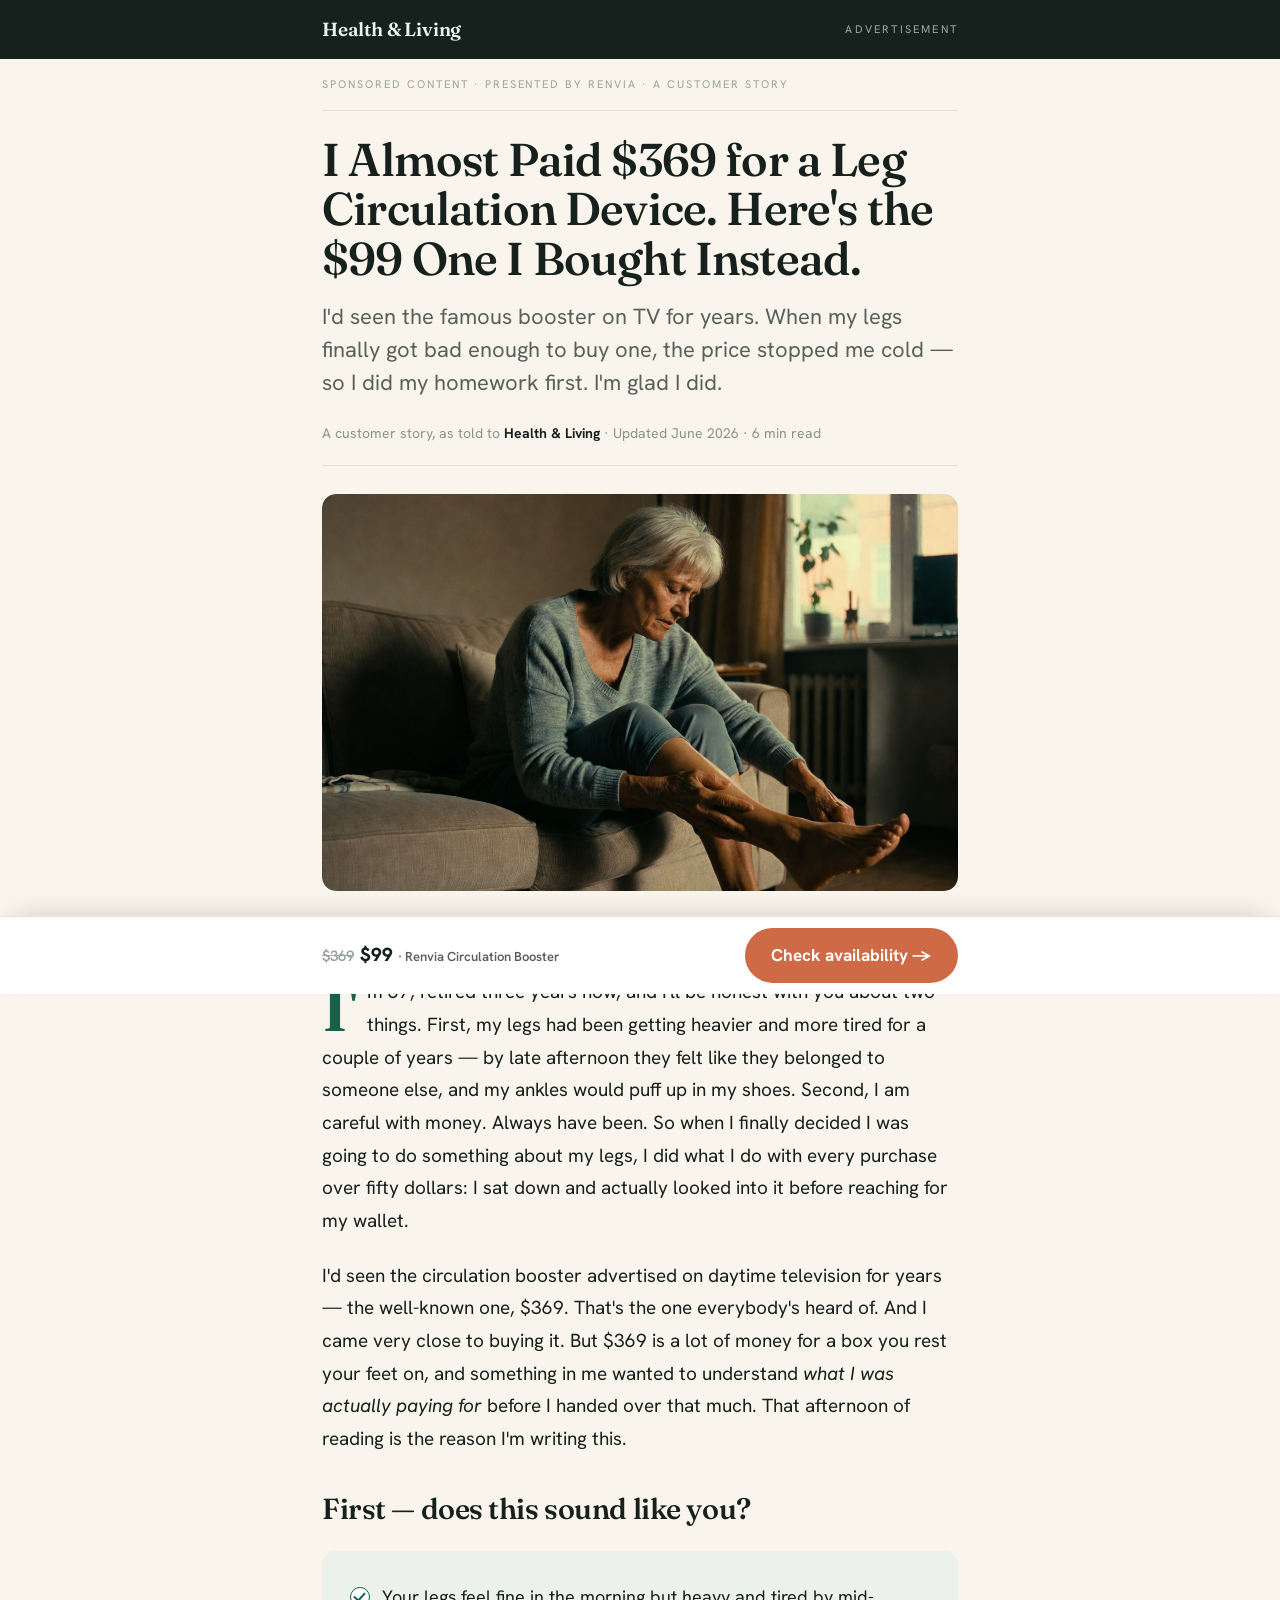
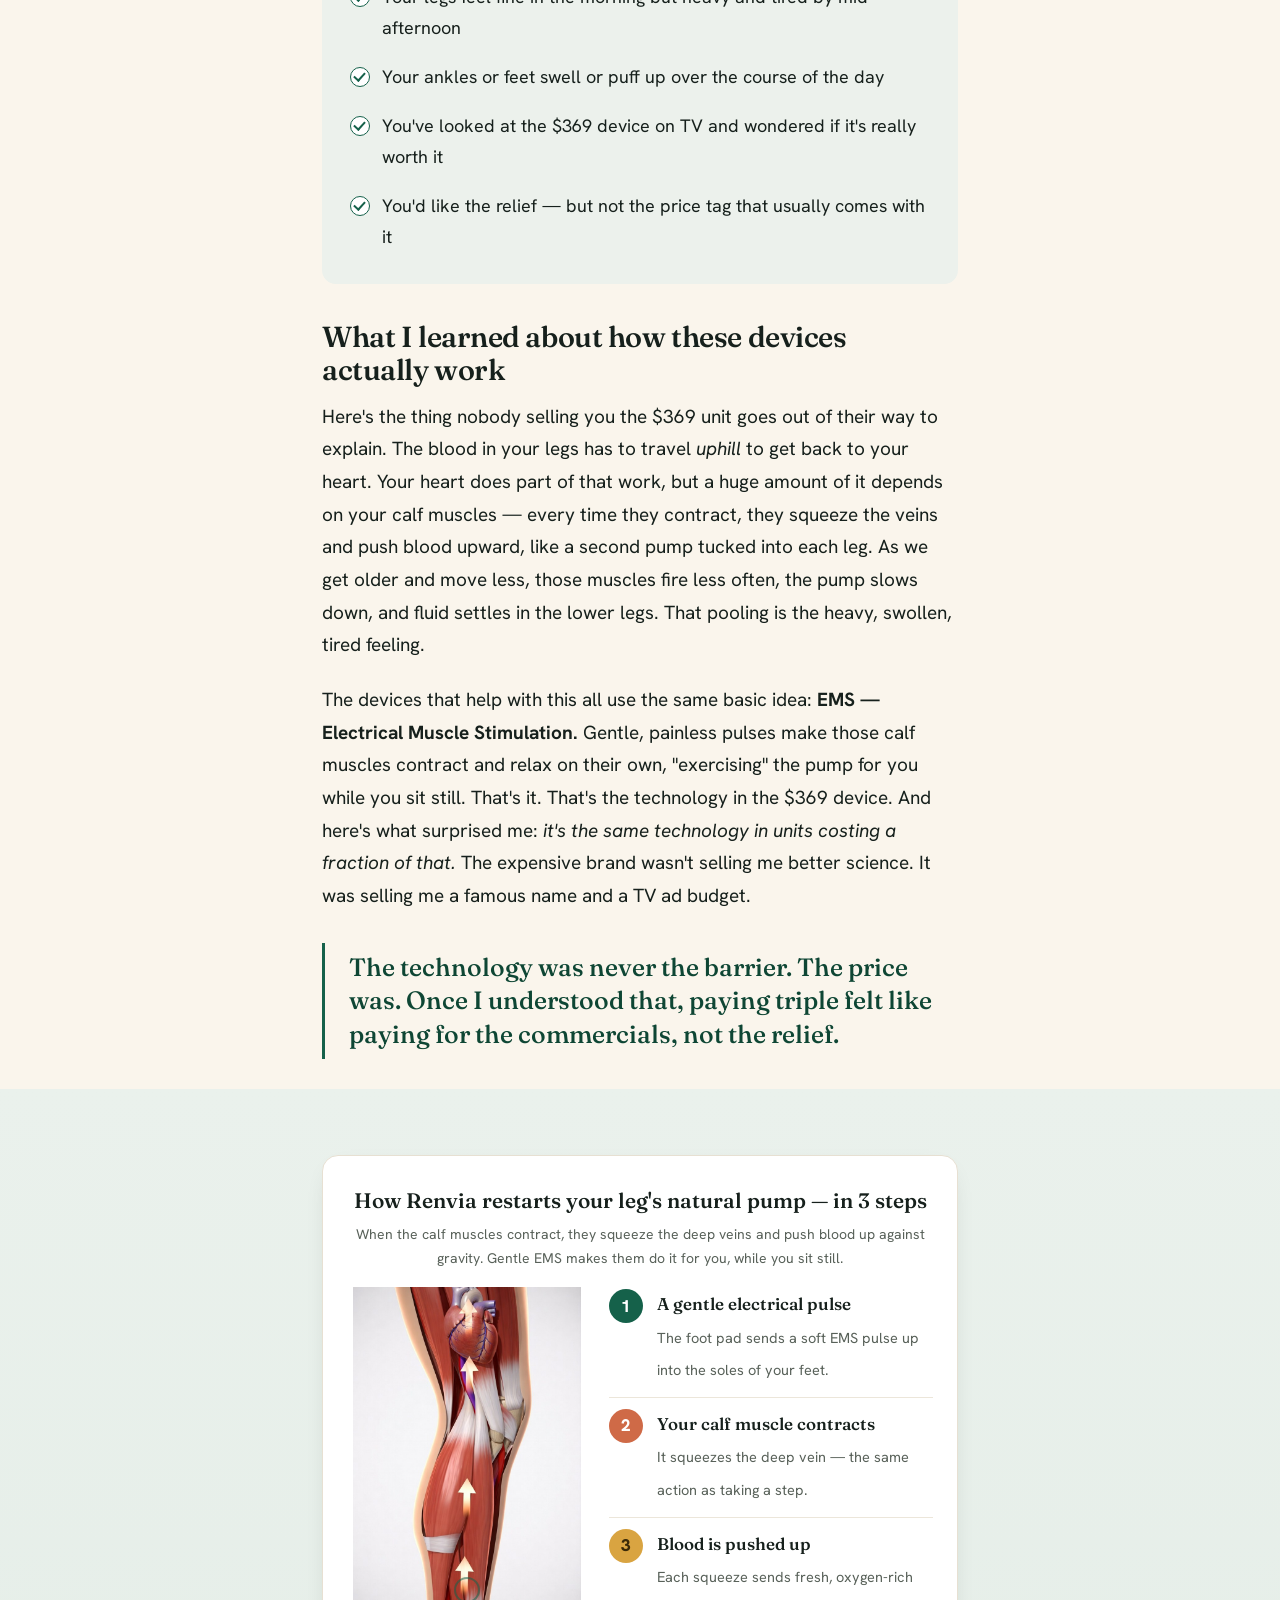
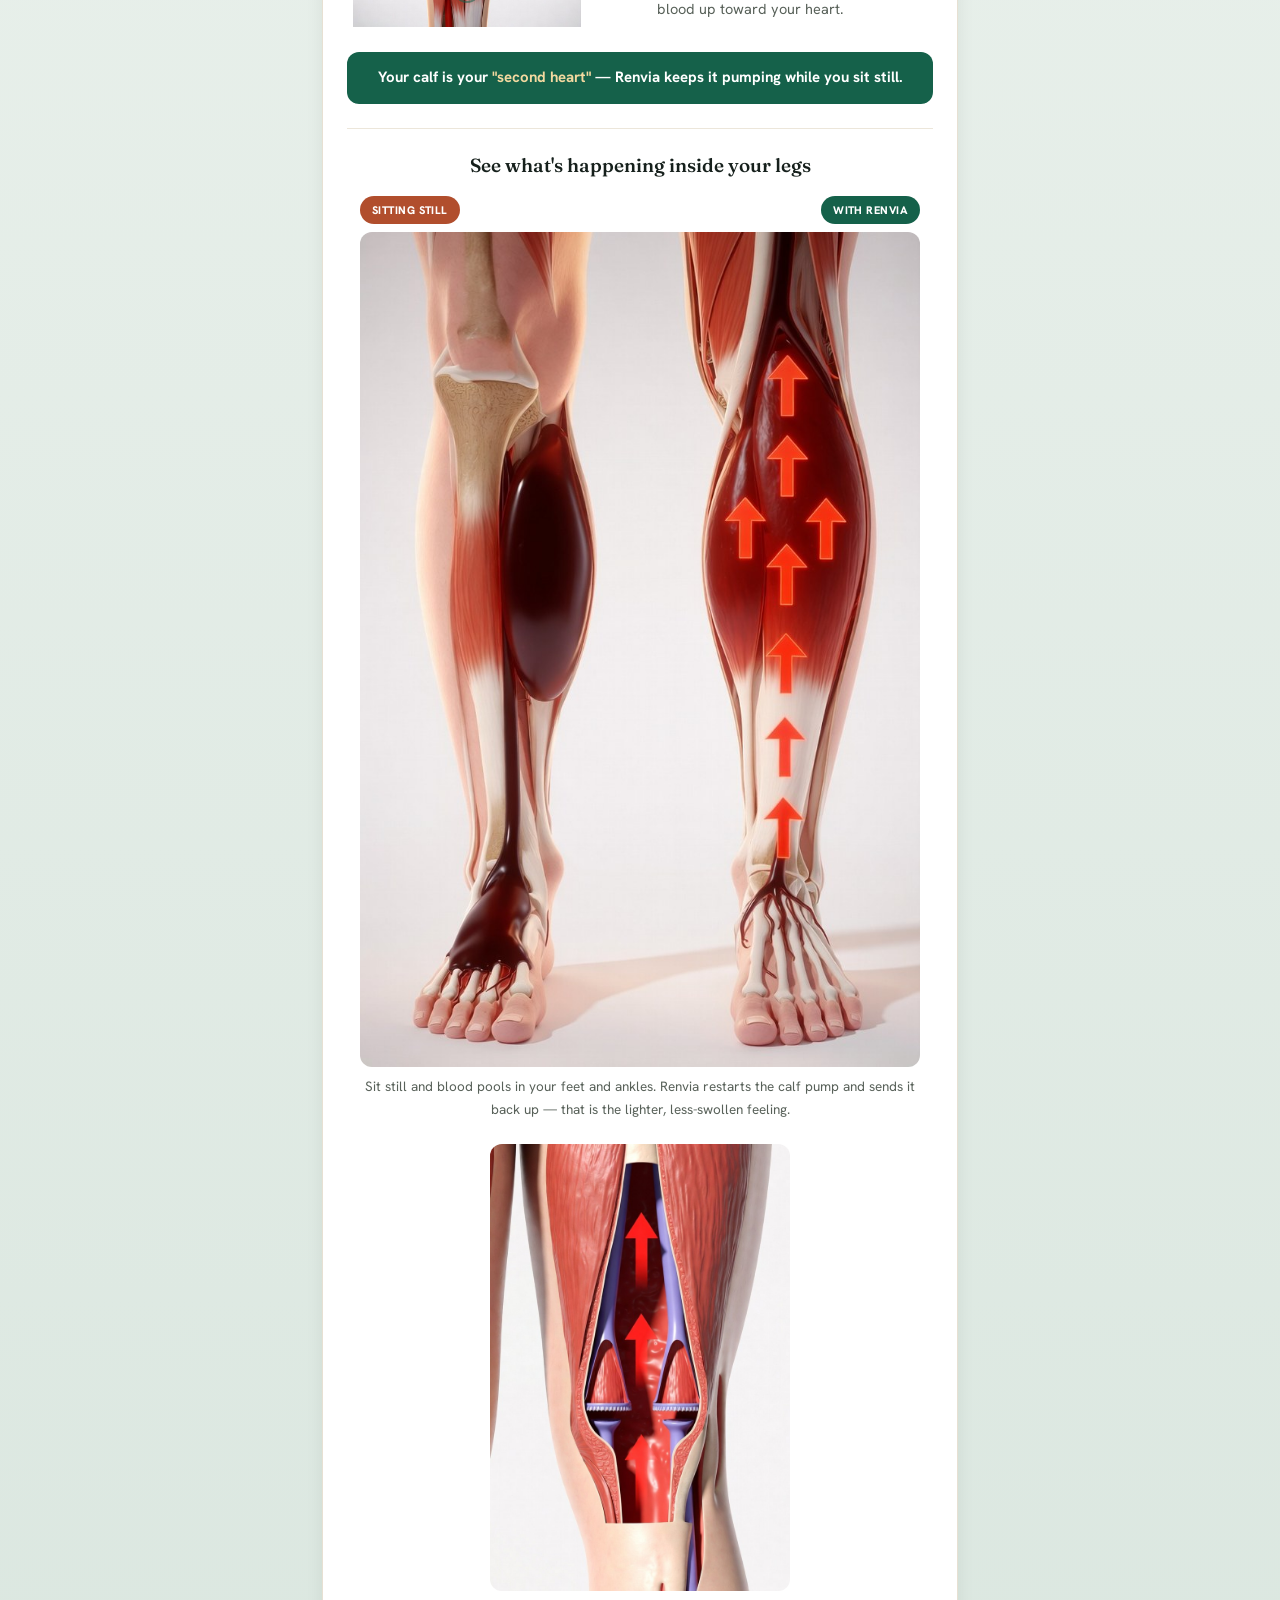
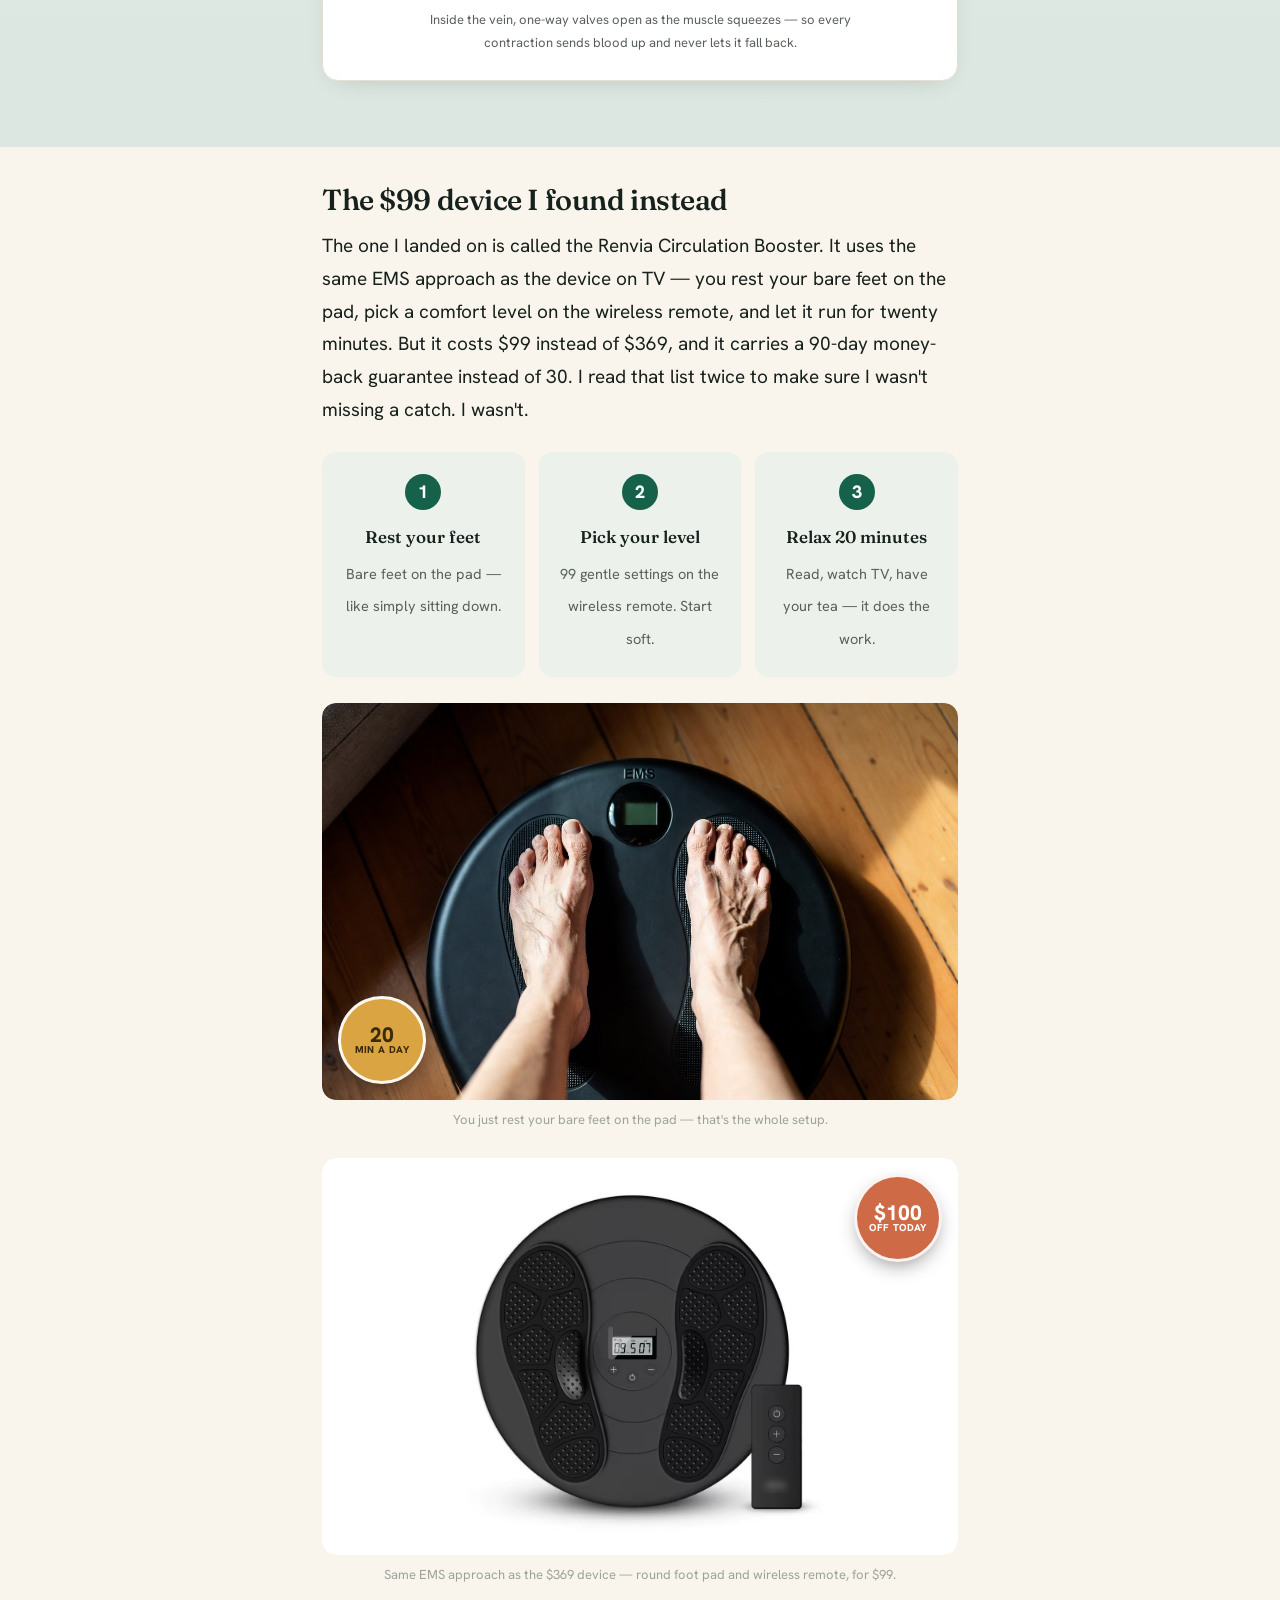
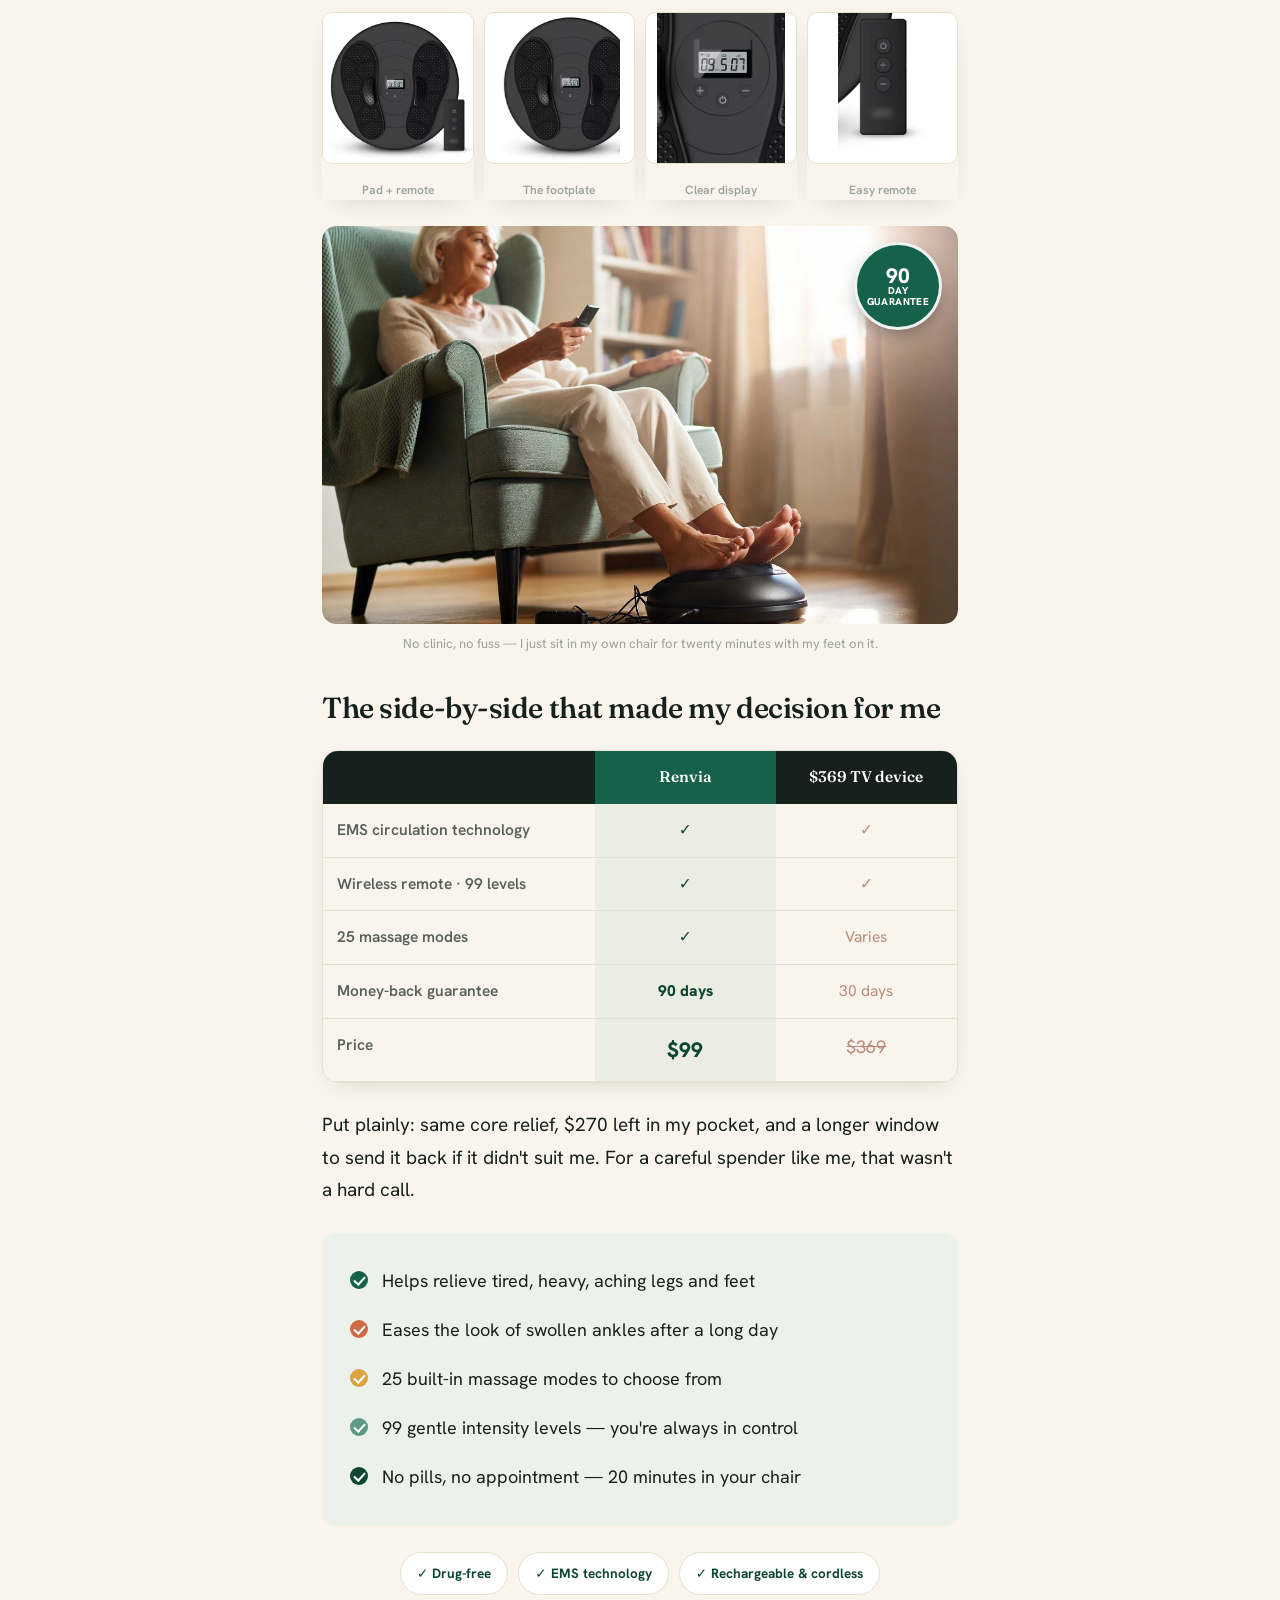
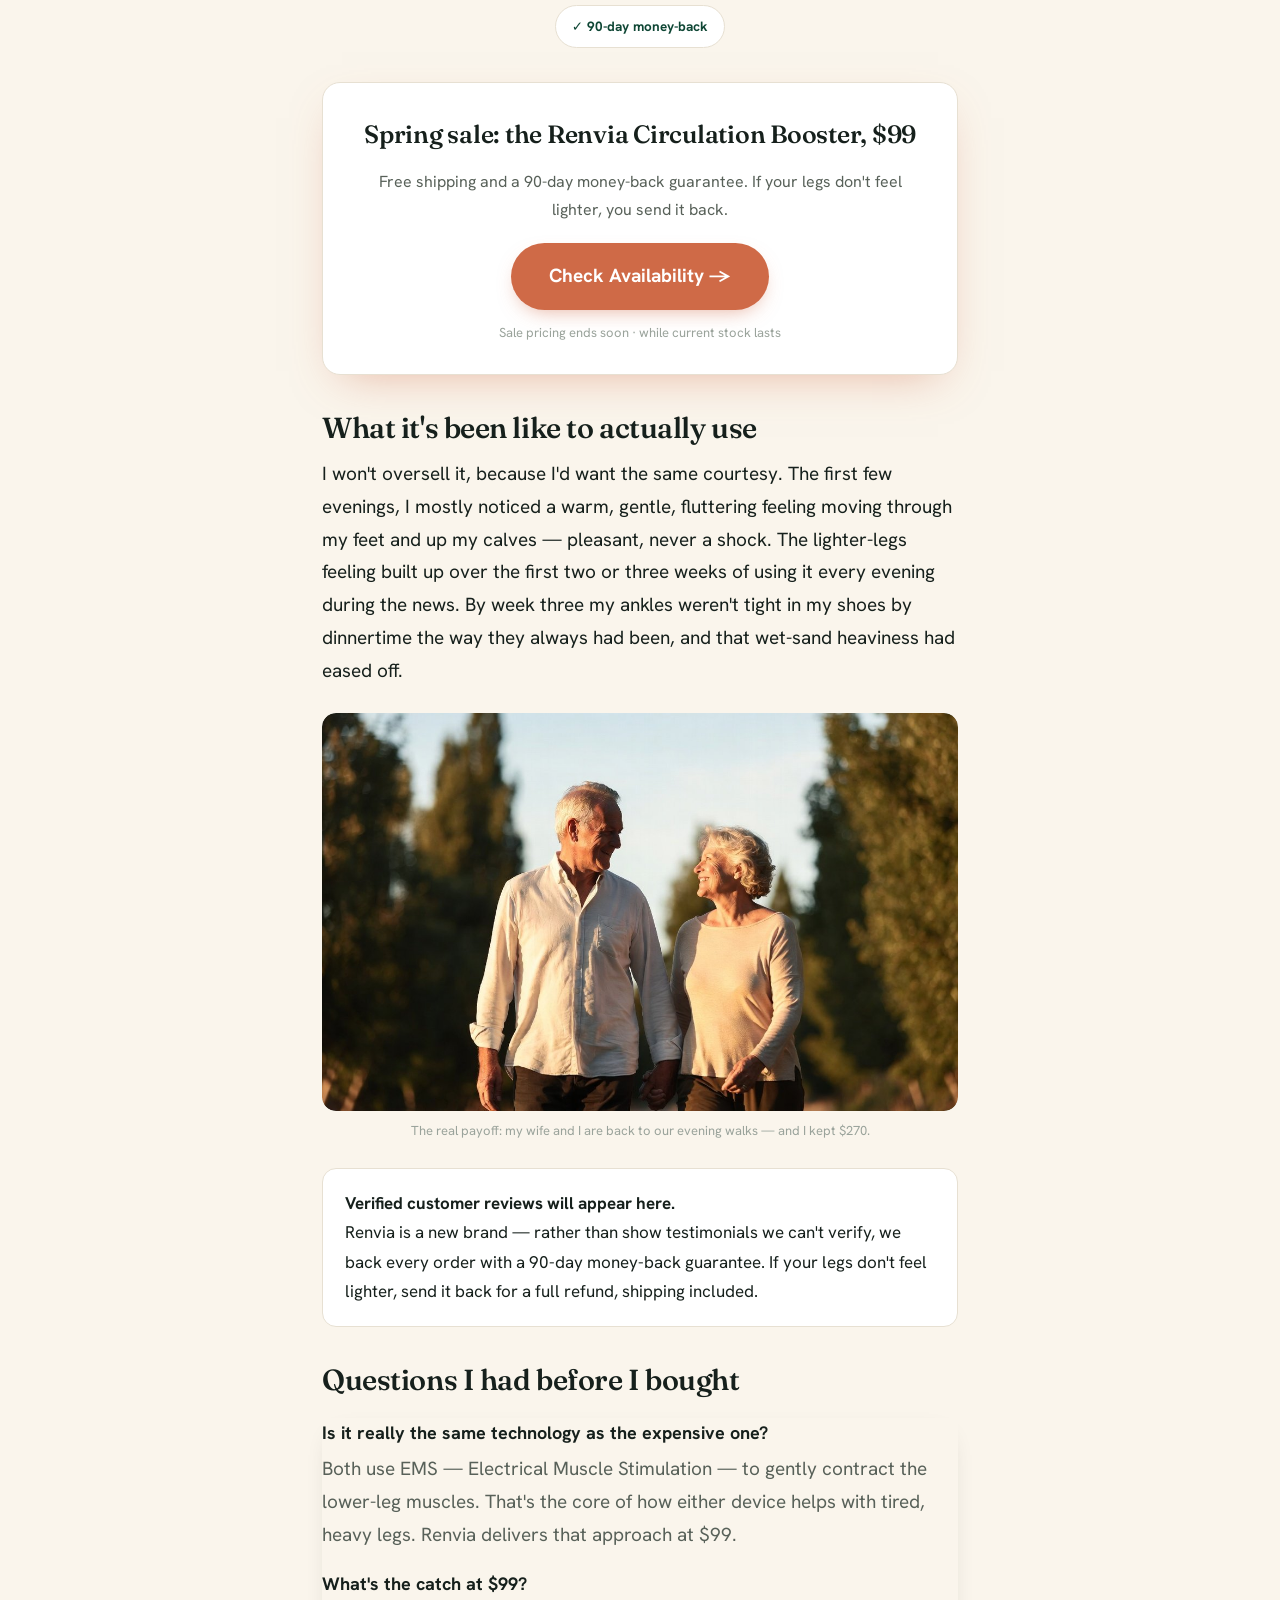
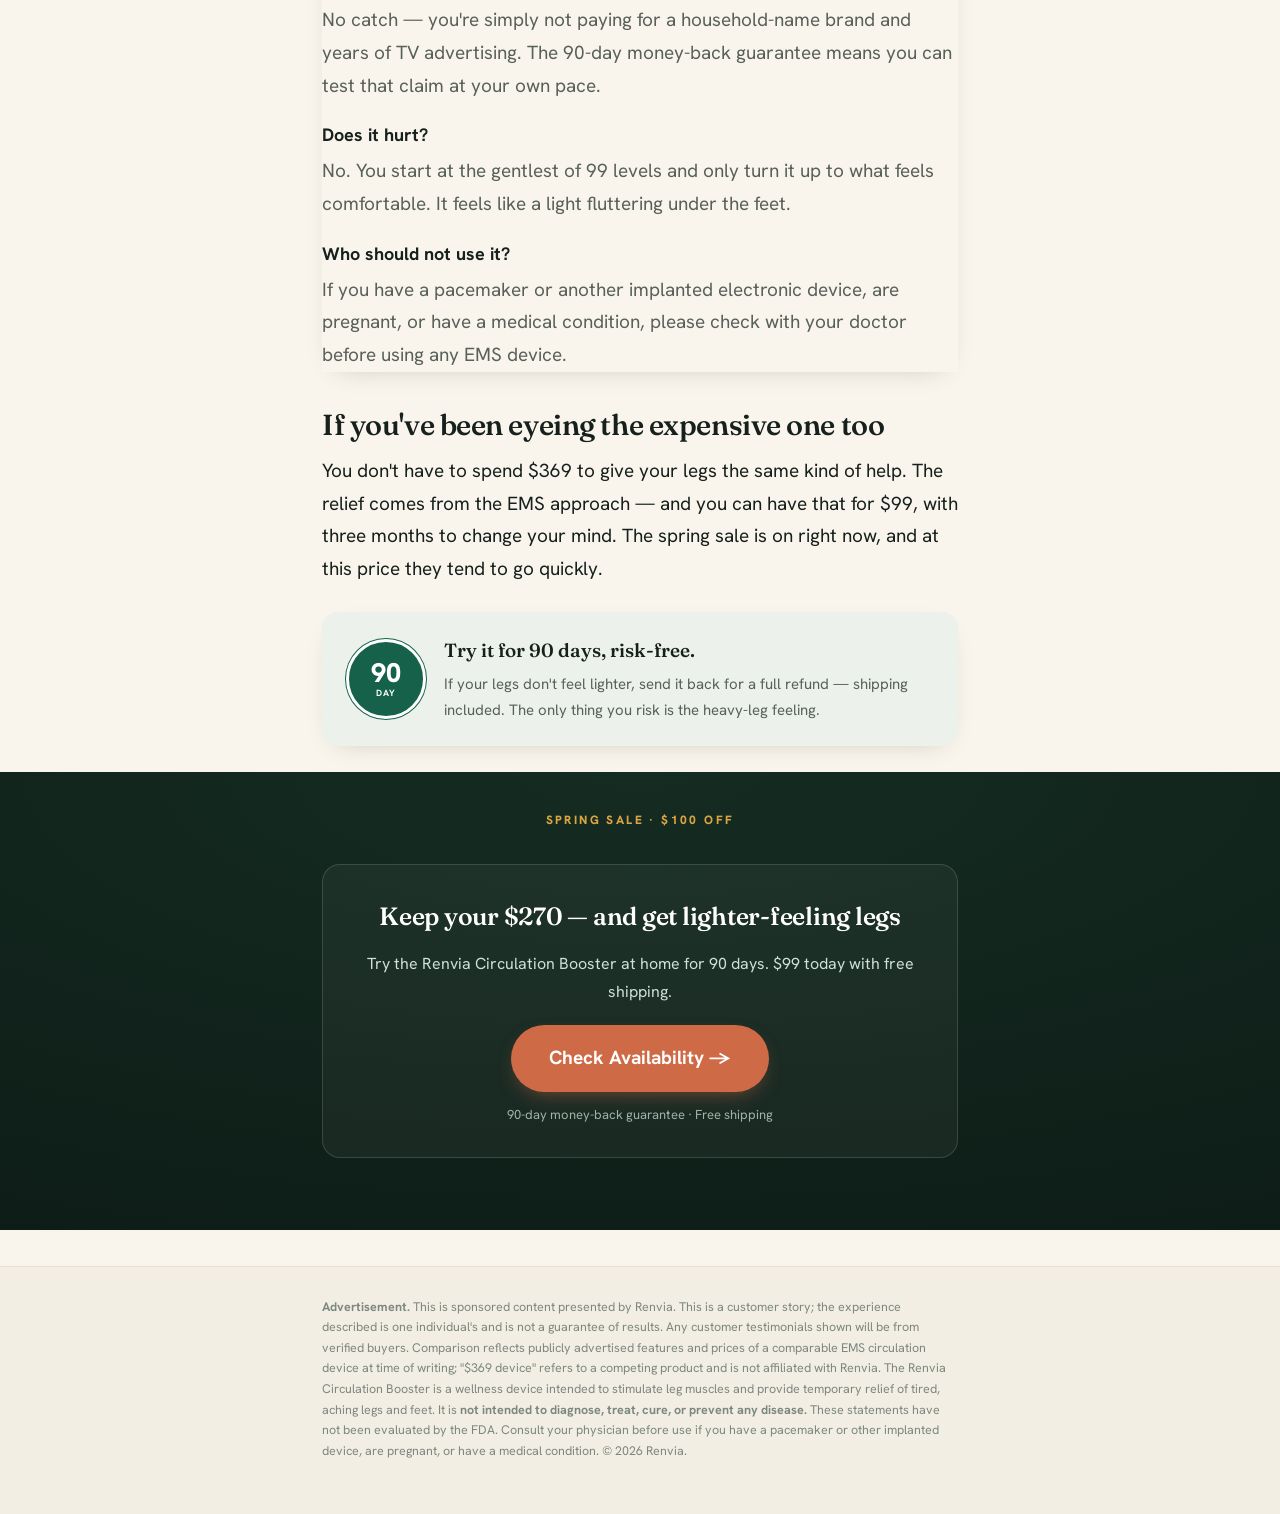
==== advertorial-2-vs369.html @ 8b627201 "feat: Renvia storefront — full static site, live-ready with checkout seam" ====
<!DOCTYPE html>
<html lang="en">
<head>
<meta charset="utf-8">
<meta name="viewport" content="width=device-width,initial-scale=1">
<title>I Almost Paid $369 for a Leg Circulation Device — Here's the $99 One I Bought Instead</title>
<meta name="description" content="A retiree nearly bought the $369 circulation booster from TV. Then he found a $99 device using the same EMS approach — with a longer guarantee.">
<link rel="preconnect" href="https://fonts.googleapis.com">
<link rel="preconnect" href="https://fonts.gstatic.com" crossorigin>
<link href="https://fonts.googleapis.com/css2?family=Fraunces:opsz,wght@9..144,400..600&family=Hanken+Grotesk:wght@400;500;600;700;800&display=swap" rel="stylesheet">
<link rel="icon" type="image/svg+xml" href="favicon.svg">
<meta property="og:type" content="article">
<meta property="og:title" content="I Almost Paid $369 for a Leg Circulation Device. Here's the $99 One I Bought Instead.">
<meta property="og:description" content="Same EMS approach as the famous $369 TV device, with a longer guarantee — for $99.">
<meta property="og:image" content="assets/adv-open.jpg">
<meta name="twitter:card" content="summary_large_image">
<!-- ANALYTICS-PLACEHOLDER: drop real IDs before launch (GA4 + Taboola/Outbrain/Meta). Commented out until IDs added.
<script async src="https://www.googletagmanager.com/gtag/js?id=G-XXXXXXX"></script>
<script>window.dataLayer=window.dataLayer||[];function gtag(){dataLayer.push(arguments);}gtag('js',new Date());gtag('config','G-XXXXXXX');</script>
-->
<style>
  :root{--bone:#FBF8F2;--ink:#16201C;--soft:#586159;--line:#E7E0D2;--teal:#15614A;--teal-d:#0E4634;--mint:#ECF1EC;--coral:#CF6A47;--coral-d:#B14E2D;--gold:#D9A441;
    --sans:"Hanken Grotesk",system-ui,-apple-system,Helvetica,Arial,sans-serif;--serif:"Fraunces",Georgia,serif;}
  *{box-sizing:border-box;margin:0;padding:0;}
  body{font-family:var(--sans);color:var(--ink);background:var(--bone);font-size:19px;line-height:1.72;-webkit-font-smoothing:antialiased;}
  .pubbar{background:var(--ink);color:#EAF3EE;}
  .pubbar .in{max-width:680px;margin:0 auto;padding:13px 22px;display:flex;justify-content:space-between;align-items:center;font-size:13px;}
  .pubbar .logo{font-family:var(--serif);font-weight:600;font-size:19px;letter-spacing:-.01em;}
  .pubbar .adv{opacity:.65;text-transform:uppercase;font-size:11px;letter-spacing:.2em;}
  .wrap{max-width:680px;margin:0 auto;padding:0 22px;}
  .adlabel{font-size:11px;letter-spacing:.18em;text-transform:uppercase;color:#9aa39b;border-bottom:1px solid var(--line);padding:16px 0;}
  h1{font-family:var(--serif);font-optical-sizing:auto;font-weight:560;font-size:clamp(30px,5.4vw,46px);line-height:1.08;letter-spacing:-.018em;margin:24px 0 16px;}
  .dek{font-size:22px;color:var(--soft);line-height:1.5;margin-bottom:22px;}
  .byline{font-size:14px;color:#8a938b;border-bottom:1px solid var(--line);padding-bottom:20px;margin-bottom:28px;}
  .byline b{color:var(--ink);font-weight:700;}
  p{margin:0 0 22px;}
  em{font-style:italic;}
  .figure{margin:26px 0;}
  .ph{position:relative;background:linear-gradient(150deg,var(--mint),#DCE7E0);border-radius:14px;aspect-ratio:16/10;display:flex;align-items:center;justify-content:center;text-align:center;color:var(--teal-d);font-weight:700;overflow:hidden;}
  .ph img{position:absolute;inset:0;width:100%;height:100%;object-fit:cover;border-radius:14px;}
  .ph:has(img)>div{display:none;}
  .cap{font-size:13px;color:#9aa39b;margin-top:9px;text-align:center;}
  h2{font-family:var(--serif);font-weight:560;font-size:29px;letter-spacing:-.015em;margin:36px 0 14px;line-height:1.15;}
  .pull{font-family:var(--serif);font-size:25px;line-height:1.34;color:var(--teal-d);border-left:3px solid var(--teal);padding:8px 0 8px 24px;margin:30px 0;font-weight:500;}
  .check{background:var(--mint);border-radius:14px;padding:22px 28px;margin:26px 0;}
  .check li{list-style:none;padding:9px 0 9px 32px;position:relative;font-size:18px;}
  .check li:before{content:"";position:absolute;left:0;top:14px;width:18px;height:18px;border-radius:99px;background:#fff;border:1.5px solid var(--teal);}
  .check li:after{content:"";position:absolute;left:6px;top:17px;width:5px;height:9px;border:solid var(--teal);border-width:0 2px 2px 0;transform:rotate(42deg);}
  .cta-box{background:#fff;border:1px solid var(--line);border-radius:18px;padding:30px;margin:34px 0;text-align:center;}
  .cta-box h3{font-family:var(--serif);font-weight:560;font-size:25px;margin-bottom:12px;letter-spacing:-.01em;}
  .cta-box p{font-size:16px;color:var(--soft);margin-bottom:20px;}
  .btn{display:inline-block;background:var(--coral);color:#fff;font-family:var(--sans);font-weight:700;font-size:19px;padding:17px 38px;border-radius:999px;text-decoration:none;}
  .btn:hover{background:var(--coral-d);}
  .ctasub{font-size:13px;color:#9aa39b;margin-top:12px;}
  .benefits{background:var(--mint);border-radius:14px;padding:24px 28px;margin:26px 0;}
  .benefits li{list-style:none;padding:9px 0 9px 32px;position:relative;font-size:18px;}
  .benefits li:before{content:"";position:absolute;left:0;top:14px;width:18px;height:18px;border-radius:99px;background:#fff;border:1.5px solid var(--teal);}
  .benefits li:after{content:"";position:absolute;left:6px;top:17px;width:5px;height:9px;border:solid var(--teal);border-width:0 2px 2px 0;transform:rotate(42deg);}
  .review{background:#fff;border:1px solid var(--line);border-radius:14px;padding:20px 22px;margin:16px 0;font-size:17px;}
  .review .s{color:var(--gold);letter-spacing:1px;}
  .review .w{color:#8a938b;font-size:13px;margin-top:8px;font-weight:600;}
  .faq{margin:22px 0;}
  .faq .q{font-weight:700;font-size:18px;margin:18px 0 4px;color:var(--ink);}
  .faq .ans{color:var(--soft);}
  /* comparison table */
  .vs{width:100%;border-collapse:collapse;margin:26px 0;background:#fff;border:1px solid var(--line);border-radius:14px;overflow:hidden;font-size:17px;}
  .vs th,.vs td{padding:14px 16px;text-align:left;border-bottom:1px solid var(--line);}
  .vs thead th{background:var(--mint);font-family:var(--serif);font-weight:560;font-size:18px;}
  .vs thead th:nth-child(2){color:var(--teal-d);}
  .vs td:first-child{color:var(--soft);font-weight:600;}
  .vs .yes{color:var(--teal);font-weight:800;}
  .vs .no{color:#b9897c;}
  .vs tr:last-child td{border-bottom:none;}
  .foot{background:#F3EEE3;color:#7C887F;font-size:12.5px;line-height:1.65;padding:30px 0;margin-top:36px;border-top:1px solid var(--line);}
  /* === rich visual components (2026-06-02) === */
  .diagram{background:#fff;border:1px solid var(--line);border-radius:16px;padding:26px 24px;margin:28px 0;}
  .diagram h4{font-family:var(--serif);font-weight:560;font-size:21px;text-align:center;margin-bottom:4px;}
  .diagram .sub{text-align:center;color:var(--soft);font-size:14px;margin-bottom:8px;}
  .diagram svg{width:100%;height:auto;display:block;}
  .steps3{display:grid;grid-template-columns:repeat(3,1fr);gap:14px;margin:26px 0;}
  .steps3 .s{background:var(--mint);border-radius:14px;padding:22px 16px;text-align:center;}
  .steps3 .num{width:36px;height:36px;border-radius:99px;background:var(--teal);color:#fff;font-weight:800;display:flex;align-items:center;justify-content:center;margin:0 auto 12px;font-size:18px;}
  .steps3 .s b{font-family:var(--serif);font-weight:560;font-size:17px;display:block;margin-bottom:5px;}
  .steps3 .s span{font-size:14.5px;color:var(--soft);line-height:1.5;}
  .gallery2{display:grid;grid-template-columns:repeat(4,1fr);gap:10px;margin:16px 0 6px;}
  .gallery2 figure{margin:0;}
  .gallery2 img{width:100%;aspect-ratio:1;object-fit:contain;border-radius:10px;border:1px solid var(--line);background:#fff;}
  .gallery2 figcaption{font-size:12px;color:#9aa39b;text-align:center;margin-top:5px;font-weight:600;}
  .vsg{margin:26px 0;border:1px solid var(--line);border-radius:16px;overflow:hidden;font-size:15.5px;}
  .vsg .row{display:grid;grid-template-columns:1.5fr 1fr 1fr;}
  .vsg .row>div{padding:13px 14px;border-bottom:1px solid var(--line);}
  .vsg .head>div{background:var(--ink);color:#fff;font-family:var(--serif);font-weight:560;border-bottom:none;text-align:center;}
  .vsg .head .uscol{background:var(--teal);}
  .vsg .lab{color:var(--soft);font-weight:600;}
  .vsg .us{background:rgba(21,97,74,.06);font-weight:800;color:var(--teal-d);text-align:center;}
  .vsg .them{text-align:center;color:#b9897c;}
  .vsg .price .us{font-size:21px;}
  .vsg .price .them{font-size:18px;text-decoration:line-through;}
  .badges{display:flex;flex-wrap:wrap;gap:10px;justify-content:center;margin:22px 0;}
  .badges .b{display:flex;align-items:center;gap:7px;background:#fff;border:1px solid var(--line);border-radius:99px;padding:9px 16px;font-size:13.5px;font-weight:700;color:var(--teal-d);}
  .badges .b svg{flex:none;}
  .seal{display:flex;align-items:center;gap:18px;background:var(--mint);border-radius:16px;padding:22px 24px;margin:26px 0;}
  .seal .circ{flex:none;width:80px;height:80px;border-radius:99px;background:var(--teal);color:#fff;display:flex;flex-direction:column;align-items:center;justify-content:center;line-height:1;text-align:center;border:3px solid #fff;box-shadow:0 0 0 1px var(--teal);}
  .seal .circ b{font-size:27px;font-weight:800;}
  .seal .circ span{font-size:9px;letter-spacing:.08em;margin-top:3px;font-weight:700;}
  .seal .txt b{font-family:var(--serif);font-weight:560;font-size:19px;}
  .seal .txt p{font-size:15px;color:var(--soft);margin:5px 0 0;}
  .probwrap{display:grid;grid-template-columns:1fr 1fr;gap:12px;margin:22px 0;}
  .probcard{background:#fff;border:1px solid var(--line);border-left:4px solid var(--coral);border-radius:12px;padding:14px 16px;}
  .probcard b{font-family:var(--serif);font-weight:560;font-size:16.5px;color:var(--ink);}
  .probcard span{display:block;color:var(--soft);font-size:14.5px;margin-top:2px;}
  @media(max-width:560px){.steps3{grid-template-columns:1fr}.gallery2{grid-template-columns:repeat(2,1fr)}.probwrap{grid-template-columns:1fr}.vsg{font-size:14px}.vsg .row{grid-template-columns:1.3fr .85fr .85fr}}
  /* === design-craft pass (gan-design r1): depth, bands, sticky CTA, motion === */
  body{background:#FAF5EC;}
  .diagram,.vsg,.seal,.faq,.gallery2 figure{box-shadow:0 8px 26px -16px rgba(22,32,28,.30);}
  .cta-box{box-shadow:0 16px 44px -20px rgba(207,106,71,.50);}
  .cta-box .btn{box-shadow:0 8px 20px -8px rgba(207,106,71,.55);transition:transform .15s,box-shadow .15s;}
  .cta-box .btn:hover{transform:translateY(-2px);box-shadow:0 13px 28px -8px rgba(207,106,71,.7);}
  .lead-in:first-letter{font-family:var(--serif);font-weight:600;font-size:3.6em;line-height:.78;float:left;margin:.05em .12em 0 0;color:var(--teal);}
  .band{margin-left:calc(50% - 50vw);width:100vw;}
  .band .band-in{max-width:680px;margin:0 auto;padding:38px 22px;}
  .band-ink{background:radial-gradient(120% 120% at 50% 0,#152c22,#0d1b16);}
  .band-ink .cta-box{background:rgba(255,255,255,.045);border-color:rgba(255,255,255,.14);box-shadow:none;}
  .band-ink .cta-box h3{color:#fff;} .band-ink .cta-box p{color:#cfe0d8;}
  .eyb{display:block;text-align:center;font-size:12px;letter-spacing:.2em;text-transform:uppercase;font-weight:800;color:var(--gold);margin-bottom:10px;}
  .tstrip{display:flex;flex-wrap:wrap;gap:9px 20px;justify-content:center;color:var(--soft);font-size:13.5px;font-weight:700;margin:18px 0 6px;padding:14px 0;border-top:1px solid var(--line);border-bottom:1px solid var(--line);}
  .tstrip span{display:flex;align-items:center;gap:7px;} .tstrip span b{color:var(--teal-d);}
  .reveal{opacity:0;transform:translateY(18px);transition:opacity .6s ease,transform .6s ease;}
  .reveal.vis{opacity:1;transform:none;}
  .stickybuy{position:fixed;left:0;right:0;bottom:0;background:#fff;border-top:1px solid var(--line);box-shadow:0 -10px 30px -16px rgba(0,0,0,.28);transform:translateY(120%);transition:transform .32s ease;z-index:60;}
  .stickybuy.show{transform:none;}
  .stickybuy .in{max-width:680px;margin:0 auto;padding:11px 22px;display:flex;align-items:center;justify-content:space-between;gap:14px;}
  .stickybuy .p{font-weight:800;font-size:19px;color:var(--ink);} .stickybuy .p s{color:#9aa39b;font-weight:600;font-size:15px;margin-right:6px;} .stickybuy .p small{color:var(--soft);font-weight:600;font-size:13px;}
  .stickybuy .btn{padding:13px 26px;font-size:17px;white-space:nowrap;}
  @media(max-width:560px){.stickybuy .p small{display:none;}.band .band-in{padding:28px 18px;}}
  /* === Nooro-style polish (gan-design r2): badge stickers, color band, colored icons === */
  .band-mint{background:linear-gradient(180deg,#EAF1EC,#DBE7E0);}
  .imgbadge{position:absolute;z-index:3;width:88px;height:88px;border-radius:99px;display:flex;flex-direction:column;align-items:center;justify-content:center;text-align:center;line-height:1.05;font-weight:800;color:#fff;box-shadow:0 8px 20px -6px rgba(0,0,0,.45);border:3px solid rgba(255,255,255,.92);font-size:10px;letter-spacing:.04em;padding:6px;text-transform:uppercase;}
  .imgbadge b{font-size:21px;font-weight:800;display:block;letter-spacing:0;line-height:1;}
  .imgbadge.teal{background:var(--teal);} .imgbadge.coral{background:var(--coral);} .imgbadge.gold{background:var(--gold);color:#3a2a08;}
  .imgbadge.tr{top:16px;right:16px;} .imgbadge.tl{top:16px;left:16px;} .imgbadge.bl{bottom:16px;left:16px;}
  .ph:has(img)>.imgbadge{display:flex;}
  .benefits li:before{border:none;}
  .benefits li:after{border-color:#fff;}
  .benefits li:nth-child(5n+1):before{background:var(--teal);}
  .benefits li:nth-child(5n+2):before{background:var(--coral);}
  .benefits li:nth-child(5n+3):before{background:var(--gold);}
  .benefits li:nth-child(5n+4):before{background:#5C9A85;}
  .benefits li:nth-child(5n+5):before{background:var(--teal-d);}
  /* === explanatory mechanism infographic (2026-06-05) === */
  .explgrid{display:grid;grid-template-columns:.85fr 1.15fr;gap:22px;align-items:center;margin-top:6px;}
  .explgrid .legimg{width:100%;max-height:340px;object-fit:contain;display:block;margin:0 auto;}
  .esteps{display:flex;flex-direction:column;}
  .estep{display:flex;gap:14px;align-items:flex-start;padding:11px 0;}
  .estep+.estep{border-top:1px solid #ECE6DA;}
  .estep .en{flex:none;width:34px;height:34px;border-radius:99px;color:#fff;font-weight:800;display:flex;align-items:center;justify-content:center;font-size:17px;}
  .estep:nth-child(1) .en{background:#15614A;} .estep:nth-child(2) .en{background:#CF6A47;} .estep:nth-child(3) .en{background:#D9A441;color:#3a2a08;}
  .estep b{font-family:Fraunces,Georgia,serif;font-weight:560;font-size:17px;display:block;margin-bottom:2px;}
  .estep span{font-size:14.5px;color:#586159;line-height:1.5;}
  .explbanner{margin-top:16px;background:#15614A;color:#fff;border-radius:12px;padding:13px 18px;text-align:center;font-weight:700;font-size:15px;}
  .explbanner b{color:#F4D9A0;}
  @media(max-width:560px){.explgrid{grid-template-columns:1fr;gap:10px;}.explgrid .legimg{max-height:300px;}}
  /* === mechanism animation (2026-06-05) === */
  .legwrap{position:relative;display:inline-block;line-height:0;}
  .legwrap .legimg{position:relative;z-index:1;}
  .legwrap .flow{position:absolute;left:50%;bottom:16%;width:11px;height:11px;margin-left:-5px;border-radius:99px;background:radial-gradient(circle at 40% 35%,#ff8a63,#c8401c);box-shadow:0 0 10px 2px rgba(255,90,50,.65);z-index:2;opacity:0;animation:flowup 2.6s ease-in infinite;}
  .legwrap .flow:nth-of-type(3){animation-delay:.9s;left:47%;}
  .legwrap .flow:nth-of-type(4){animation-delay:1.8s;left:53%;}
  @keyframes flowup{0%{opacity:0;transform:translateY(0) scale(.5);}12%{opacity:.95;}80%{opacity:.85;}100%{opacity:0;transform:translateY(-250px) scale(1);}}
  .legwrap .ems{position:absolute;left:50%;bottom:7%;width:26px;height:26px;margin-left:-13px;border-radius:99px;border:2px solid rgba(21,97,74,.55);z-index:2;animation:emspulse 2.6s ease-out infinite;}
  @keyframes emspulse{0%{transform:scale(.35);opacity:.85;}70%{opacity:0;}100%{transform:scale(2.4);opacity:0;}}
  @media(prefers-reduced-motion:reduce){.legwrap .flow,.legwrap .ems{display:none;}}
  /* === extra motion (2026-06-05) === */
  @keyframes badgefloat{0%,100%{transform:translateY(0) rotate(-2deg);}50%{transform:translateY(-6px) rotate(2deg);}}
  .imgbadge{animation:badgefloat 3.4s ease-in-out infinite;}
  @keyframes ctaglow{0%,100%{box-shadow:0 10px 26px -10px rgba(207,106,71,.5);}50%{box-shadow:0 16px 36px -8px rgba(207,106,71,.9);}}
  .cta-box .btn{animation:ctaglow 2.4s ease-in-out infinite;}
  @keyframes numpop{0%,100%{transform:scale(1);}50%{transform:scale(1.13);}}
  .estep .en{animation:numpop 2.6s ease-in-out infinite;}
  .estep:nth-child(2) .en{animation-delay:.45s;} .estep:nth-child(3) .en{animation-delay:.9s;}
  .bawrap{position:relative;display:block;line-height:0;}
  .bawrap .bflow{position:absolute;left:72%;bottom:14%;width:10px;height:10px;margin-left:-5px;border-radius:99px;background:radial-gradient(circle at 40% 35%,#ff8a63,#c8401c);box-shadow:0 0 9px 2px rgba(255,90,50,.6);z-index:2;opacity:0;animation:flowup 2.4s ease-in infinite;}
  .bawrap .bflow:nth-of-type(3){animation-delay:1.2s;left:75%;}
  @media(prefers-reduced-motion:reduce){.imgbadge,.cta-box .btn,.estep .en,.bawrap .bflow{animation:none!important;}}
</style>
</head>
<body>

<div class="pubbar"><div class="in"><span class="logo">Health &amp; Living</span><span class="adv">Advertisement</span></div></div>

<div class="wrap">
  <div class="adlabel">Sponsored content · Presented by Renvia · A customer story</div>

  <h1>I Almost Paid $369 for a Leg Circulation Device. Here's the $99 One I Bought Instead.</h1>
  <p class="dek">I'd seen the famous booster on TV for years. When my legs finally got bad enough to buy one, the price stopped me cold — so I did my homework first. I'm glad I did.</p>
  <div class="byline">A customer story, as told to <b>Health &amp; Living</b> · Updated June 2026 · 6 min read</div>

  <div class="figure"><div class="ph"><img src="assets/adv-open.jpg" alt="An older man resting his tired legs at home in the evening"><div>OPENING IMAGE</div></div></div>

  <div class="tstrip">
    <span>✓ <b>Drug-free</b></span><span>✓ <b>20 min</b> a day</span><span>✓ <b>90-day</b> money-back</span><span>✓ Free shipping</span><span>✓ Made for <b>50+</b></span>
  </div>

  <p class="lead-in">I'm 67, retired three years now, and I'll be honest with you about two things. First, my legs had been getting heavier and more tired for a couple of years — by late afternoon they felt like they belonged to someone else, and my ankles would puff up in my shoes. Second, I am careful with money. Always have been. So when I finally decided I was going to do something about my legs, I did what I do with every purchase over fifty dollars: I sat down and actually looked into it before reaching for my wallet.</p>

  <p>I'd seen the circulation booster advertised on daytime television for years — the well-known one, $369. That's the one everybody's heard of. And I came very close to buying it. But $369 is a lot of money for a box you rest your feet on, and something in me wanted to understand <em>what I was actually paying for</em> before I handed over that much. That afternoon of reading is the reason I'm writing this.</p>

  <h2>First — does this sound like you?</h2>
  <div class="check"><ul>
    <li>Your legs feel fine in the morning but heavy and tired by mid-afternoon</li>
    <li>Your ankles or feet swell or puff up over the course of the day</li>
    <li>You've looked at the $369 device on TV and wondered if it's really worth it</li>
    <li>You'd like the relief — but not the price tag that usually comes with it</li>
  </ul></div>

  <h2>What I learned about how these devices actually work</h2>
  <p>Here's the thing nobody selling you the $369 unit goes out of their way to explain. The blood in your legs has to travel <em>uphill</em> to get back to your heart. Your heart does part of that work, but a huge amount of it depends on your calf muscles — every time they contract, they squeeze the veins and push blood upward, like a second pump tucked into each leg. As we get older and move less, those muscles fire less often, the pump slows down, and fluid settles in the lower legs. That pooling is the heavy, swollen, tired feeling.</p>
  <p>The devices that help with this all use the same basic idea: <strong>EMS — Electrical Muscle Stimulation.</strong> Gentle, painless pulses make those calf muscles contract and relax on their own, "exercising" the pump for you while you sit still. That's it. That's the technology in the $369 device. And here's what surprised me: <em>it's the same technology in units costing a fraction of that.</em> The expensive brand wasn't selling me better science. It was selling me a famous name and a TV ad budget.</p>
  <p class="pull">The technology was never the barrier. The price was. Once I understood that, paying triple felt like paying for the commercials, not the relief.</p>

  <div class="band band-mint"><div class="band-in">
  <div class="diagram">
    <h4>How Renvia restarts your leg's natural pump — in 3 steps</h4>
    <div class="sub">When the calf muscles contract, they squeeze the deep veins and push blood up against gravity. Gentle EMS makes them do it for you, while you sit still.</div>
    <div class="explgrid">
      <span class="legwrap"><img class="legimg" src="assets/calf-pump.jpg" alt="Anatomical illustration of the calf muscle pump moving blood up the leg toward the heart"><span class="ems"></span><span class="flow"></span><span class="flow"></span><span class="flow"></span></span>
      <div class="esteps">
        <div class="estep"><div class="en">1</div><div><b>A gentle electrical pulse</b><span>The foot pad sends a soft EMS pulse up into the soles of your feet.</span></div></div>
        <div class="estep"><div class="en">2</div><div><b>Your calf muscle contracts</b><span>It squeezes the deep vein — the same action as taking a step.</span></div></div>
        <div class="estep"><div class="en">3</div><div><b>Blood is pushed up</b><span>Each squeeze sends fresh, oxygen-rich blood up toward your heart.</span></div></div>
      </div>
    </div>
    <div class="explbanner">Your calf is your <b>&quot;second heart&quot;</b> — Renvia keeps it pumping while you sit still.</div>
    <div style="margin-top:24px;border-top:1px solid #ECE6DA;padding-top:20px">
      <div style="font-family:Fraunces,Georgia,serif;font-weight:560;font-size:19px;text-align:center;margin-bottom:14px;color:#16201C">See what's happening inside your legs</div>
      <div style="max-width:560px;margin:0 auto">
        <div style="display:flex;justify-content:space-between;margin:0 auto 8px;font-size:11px;font-weight:800;text-transform:uppercase;letter-spacing:.04em">
          <span style="background:#B14E2D;color:#fff;padding:5px 12px;border-radius:99px">Sitting still</span>
          <span style="background:#15614A;color:#fff;padding:5px 12px;border-radius:99px">With Renvia</span>
        </div>
        <span class="bawrap"><img src="assets/mech-beforeafter.jpg" alt="Blood pooling in the foot when sitting still versus blood flowing up the leg with Renvia" style="width:100%;display:block;border-radius:12px"><span class="bflow"></span><span class="bflow"></span></span>
        <div style="font-size:13.5px;color:#586159;text-align:center;margin-top:8px">Sit still and blood pools in your feet and ankles. Renvia restarts the calf pump and sends it back up — that is the lighter, less-swollen feeling.</div>
      </div>
      <div style="max-width:520px;margin:22px auto 0;text-align:center">
        <img src="assets/mech-valve.jpg" alt="One-way valves in the deep vein opening as the calf muscle squeezes blood upward" style="width:100%;max-width:300px;display:inline-block;border-radius:12px">
        <div style="font-size:13px;color:#586159;margin-top:8px;max-width:460px;margin-left:auto;margin-right:auto">Inside the vein, one-way valves open as the muscle squeezes — so every contraction sends blood up and never lets it fall back.</div>
      </div>
    </div>
  </div>
  </div></div>

  <h2>The $99 device I found instead</h2>
  <p>The one I landed on is called the Renvia Circulation Booster. It uses the same EMS approach as the device on TV — you rest your bare feet on the pad, pick a comfort level on the wireless remote, and let it run for twenty minutes. But it costs $99 instead of $369, and it carries a 90-day money-back guarantee instead of 30. I read that list twice to make sure I wasn't missing a catch. I wasn't.</p>

  <div class="steps3">
    <div class="s"><div class="num">1</div><b>Rest your feet</b><span>Bare feet on the pad — like simply sitting down.</span></div>
    <div class="s"><div class="num">2</div><b>Pick your level</b><span>99 gentle settings on the wireless remote. Start soft.</span></div>
    <div class="s"><div class="num">3</div><b>Relax 20 minutes</b><span>Read, watch TV, have your tea — it does the work.</span></div>
  </div>

  <div class="figure"><div class="ph"><img src="assets/adv-inuse.jpg" alt="Top-down view of bare feet resting on the round black Renvia foot pad on a wooden floor"><div class="imgbadge gold bl"><b>20</b>min a day</div></div><div class="cap">You just rest your bare feet on the pad — that's the whole setup.</div></div>

  <div class="figure"><div class="ph"><img src="assets/adv-product.jpg" alt="The Renvia Circulation Booster — round foot pad and wireless remote"><div class="imgbadge coral tr"><b>$100</b>off today</div><div>PRODUCT IMAGE</div></div><div class="cap">Same EMS approach as the $369 device — round foot pad and wireless remote, for $99.</div></div>

  <div class="gallery2">
    <figure><img src="assets/product.jpg" alt="Renvia foot pad and wireless remote"><figcaption>Pad + remote</figcaption></figure>
    <figure><img src="assets/prod-pad.jpg" alt="The round Renvia foot pad"><figcaption>The footplate</figcaption></figure>
    <figure><img src="assets/prod-controls.jpg" alt="Display and controls"><figcaption>Clear display</figcaption></figure>
    <figure><img src="assets/prod-remote.jpg" alt="Big-button wireless remote"><figcaption>Easy remote</figcaption></figure>
  </div>

  <div class="figure"><div class="ph"><img src="assets/adv-chair.jpg" alt="An older person relaxing in an armchair with bare feet on the round black Renvia foot pad, remote in hand"><div class="imgbadge teal tr"><b>90</b>day guarantee</div></div><div class="cap">No clinic, no fuss — I just sit in my own chair for twenty minutes with my feet on it.</div></div>

  <h2>The side-by-side that made my decision for me</h2>
  <div class="vsg">
    <div class="row head"><div>&nbsp;</div><div class="uscol">Renvia</div><div>$369 TV device</div></div>
    <div class="row"><div class="lab">EMS circulation technology</div><div class="us">✓</div><div class="them">✓</div></div>
    <div class="row"><div class="lab">Wireless remote · 99 levels</div><div class="us">✓</div><div class="them">✓</div></div>
    <div class="row"><div class="lab">25 massage modes</div><div class="us">✓</div><div class="them">Varies</div></div>
    <div class="row"><div class="lab">Money-back guarantee</div><div class="us">90 days</div><div class="them">30 days</div></div>
    <div class="row price"><div class="lab">Price</div><div class="us">$99</div><div class="them">$369</div></div>
  </div>
  <p>Put plainly: same core relief, $270 left in my pocket, and a longer window to send it back if it didn't suit me. For a careful spender like me, that wasn't a hard call.</p>

  <ul class="benefits">
    <li>Helps relieve tired, heavy, aching legs and feet</li>
    <li>Eases the look of swollen ankles after a long day</li>
    <li>25 built-in massage modes to choose from</li>
    <li>99 gentle intensity levels — you're always in control</li>
    <li>No pills, no appointment — 20 minutes in your chair</li>
  </ul>

  <div class="badges">
    <div class="b">✓ Drug-free</div>
    <div class="b">✓ EMS technology</div>
    <div class="b">✓ Rechargeable &amp; cordless</div>
    <div class="b">✓ 90-day money-back</div>
  </div>

  <div class="cta-box">
    <h3>Spring sale: the Renvia Circulation Booster, $99</h3>
    <p>Free shipping and a 90-day money-back guarantee. If your legs don't feel lighter, you send it back.</p>
    <a class="btn" href="product.html">Check Availability →</a>
    <div class="ctasub">Sale pricing ends soon · while current stock lasts</div>
  </div>

  <h2>What it's been like to actually use</h2>
  <p>I won't oversell it, because I'd want the same courtesy. The first few evenings, I mostly noticed a warm, gentle, fluttering feeling moving through my feet and up my calves — pleasant, never a shock. The lighter-legs feeling built up over the first two or three weeks of using it every evening during the news. By week three my ankles weren't tight in my shoes by dinnertime the way they always had been, and that wet-sand heaviness had eased off.</p>

  <div class="figure"><div class="ph"><img src="assets/adv-walk.jpg" alt="An older couple walking together outdoors at golden hour, relaxed and active"></div><div class="cap">The real payoff: my wife and I are back to our evening walks — and I kept $270.</div></div>

  <div class="review"><b>Verified customer reviews will appear here.</b><br>Renvia is a new brand — rather than show testimonials we can't verify, we back every order with a 90-day money-back guarantee. If your legs don't feel lighter, send it back for a full refund, shipping included.</div>

  <h2>Questions I had before I bought</h2>
  <div class="faq">
    <div class="q">Is it really the same technology as the expensive one?</div>
    <div class="ans">Both use EMS — Electrical Muscle Stimulation — to gently contract the lower-leg muscles. That's the core of how either device helps with tired, heavy legs. Renvia delivers that approach at $99.</div>
    <div class="q">What's the catch at $99?</div>
    <div class="ans">No catch — you're simply not paying for a household-name brand and years of TV advertising. The 90-day money-back guarantee means you can test that claim at your own pace.</div>
    <div class="q">Does it hurt?</div>
    <div class="ans">No. You start at the gentlest of 99 levels and only turn it up to what feels comfortable. It feels like a light fluttering under the feet.</div>
    <div class="q">Who should not use it?</div>
    <div class="ans">If you have a pacemaker or another implanted electronic device, are pregnant, or have a medical condition, please check with your doctor before using any EMS device.</div>
  </div>

  <h2>If you've been eyeing the expensive one too</h2>
  <p>You don't have to spend $369 to give your legs the same kind of help. The relief comes from the EMS approach — and you can have that for $99, with three months to change your mind. The spring sale is on right now, and at this price they tend to go quickly.</p>

  <div class="seal">
    <div class="circ"><b>90</b><span>DAY</span></div>
    <div class="txt"><b>Try it for 90 days, risk-free.</b><p>If your legs don't feel lighter, send it back for a full refund — shipping included. The only thing you risk is the heavy-leg feeling.</p></div>
  </div>

  <div class="band band-ink"><div class="band-in">
    <span class="eyb">Spring sale · $100 off</span>
    <div class="cta-box">
      <h3>Keep your $270 — and get lighter-feeling legs</h3>
      <p>Try the Renvia Circulation Booster at home for 90 days. $99 today with free shipping.</p>
      <a class="btn" href="product.html">Check Availability →</a>
      <div class="ctasub" style="color:#9fb3aa">90-day money-back guarantee · Free shipping</div>
    </div>
  </div></div>
</div>

<div class="foot"><div class="wrap">
  <p><b>Advertisement.</b> This is sponsored content presented by Renvia. This is a customer story; the experience described is one individual's and is not a guarantee of results. Any customer testimonials shown will be from verified buyers. Comparison reflects publicly advertised features and prices of a comparable EMS circulation device at time of writing; "$369 device" refers to a competing product and is not affiliated with Renvia. The Renvia Circulation Booster is a wellness device intended to stimulate leg muscles and provide temporary relief of tired, aching legs and feet. It is <b>not intended to diagnose, treat, cure, or prevent any disease.</b> These statements have not been evaluated by the FDA. Consult your physician before use if you have a pacemaker or other implanted device, are pregnant, or have a medical condition. © 2026 Renvia.</p>
</div></div>

<div class="stickybuy" id="stickybuy">
  <div class="in">
    <div class="p"><s>$369</s>$99 <small>· Renvia Circulation Booster</small></div>
    <a class="btn" href="product.html">Check availability →</a>
  </div>
</div>
<script>
(function(){
  document.querySelectorAll('.diagram,.gallery2,.vsg,.seal,.steps3,.cta-box,.figure,.badges,.check,.benefits').forEach(function(el){el.classList.add('reveal');});
  function show(el){el.classList.add('vis');}
  if('IntersectionObserver' in window){
    var io=new IntersectionObserver(function(es){es.forEach(function(e){if(e.isIntersecting){show(e.target);io.unobserve(e.target);}});},{threshold:0.04,rootMargin:'0px 0px 180px 0px'});
    document.querySelectorAll('.reveal').forEach(function(el){io.observe(el);});
  } else { document.querySelectorAll('.reveal').forEach(show); }
  // safety sweep: never leave on-screen content invisible (covers fast/jump scrolls)
  function sweep(){document.querySelectorAll('.reveal:not(.vis)').forEach(function(el){if(el.getBoundingClientRect().top < (window.innerHeight||800)*0.98){show(el);}});}
  ['scroll','resize','load'].forEach(function(ev){window.addEventListener(ev,sweep,{passive:true});});
  sweep(); setTimeout(sweep,400); setTimeout(sweep,1200);
  var bar=document.getElementById('stickybuy');
  function sticky(){var y=window.scrollY||document.documentElement.scrollTop;bar.classList.toggle('show', y>900);}
  window.addEventListener('scroll',sticky,{passive:true}); sticky();
})();
</script>
</body>
</html>
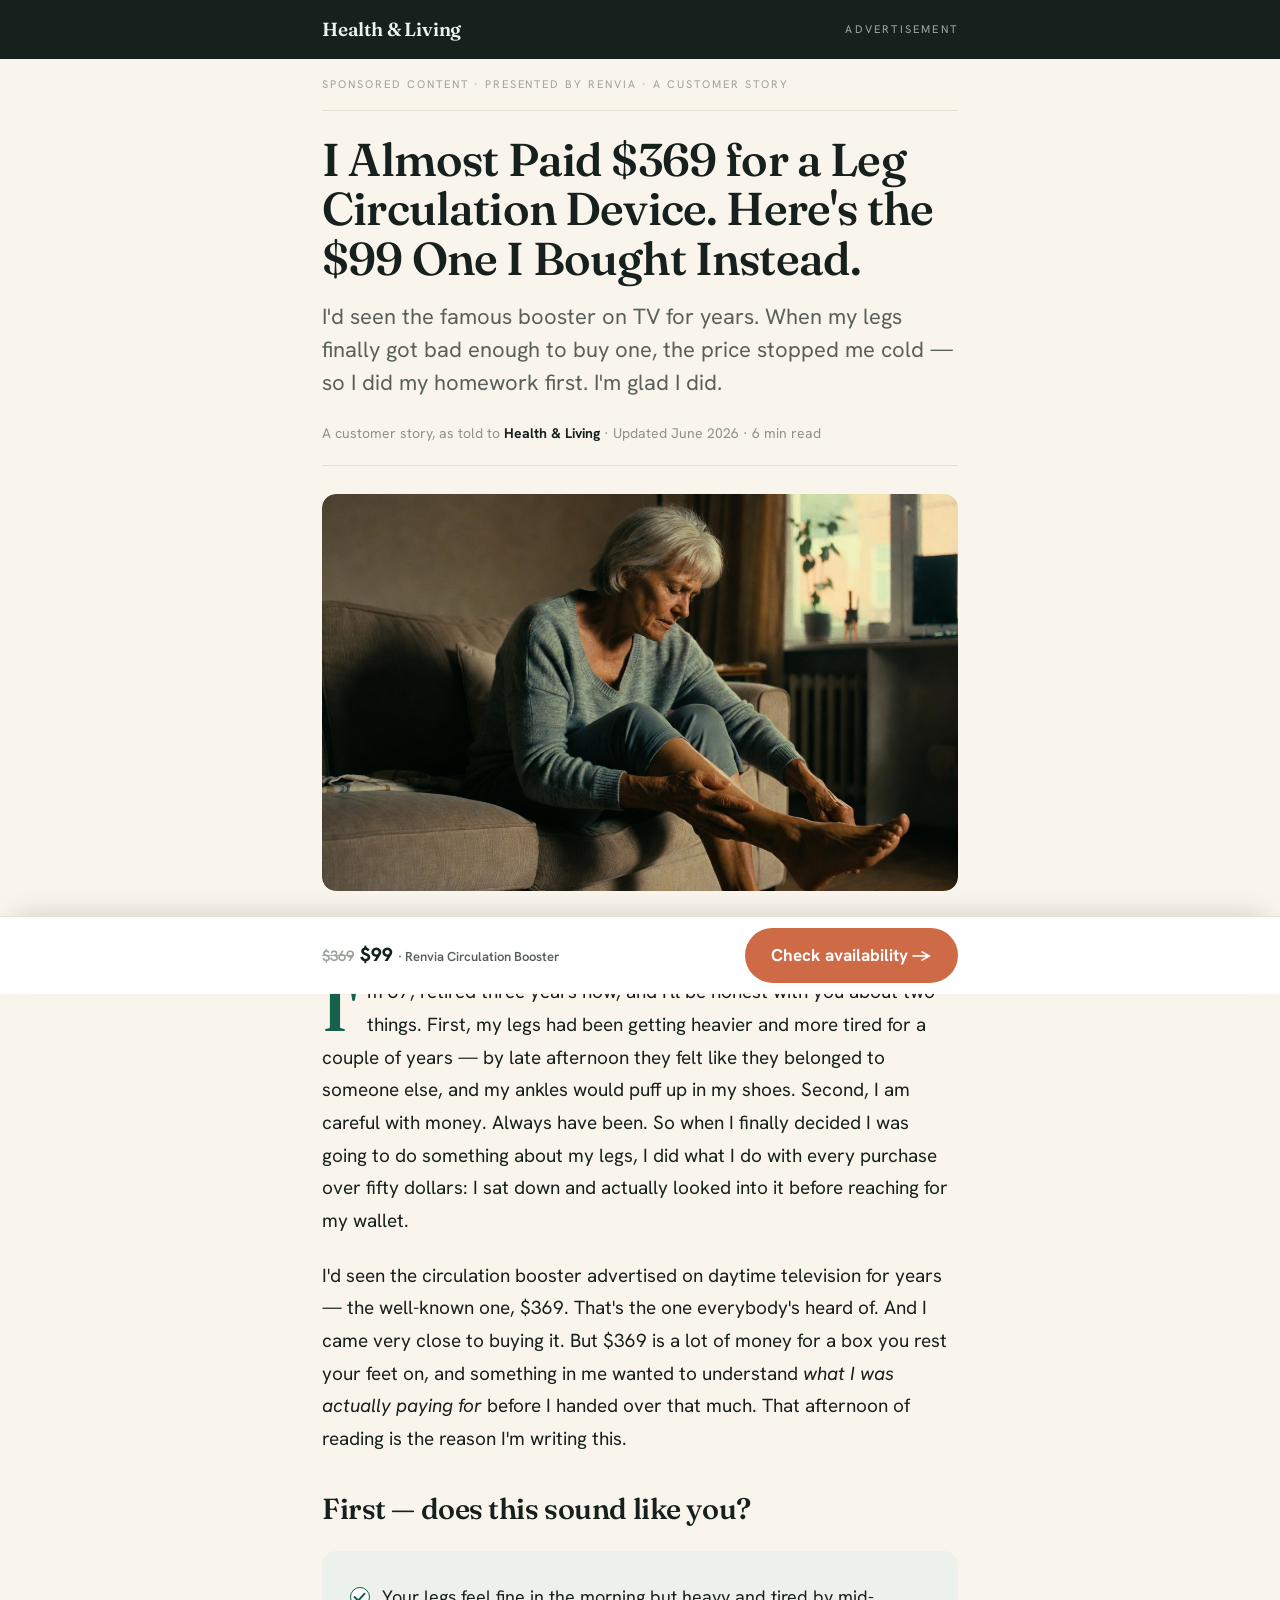
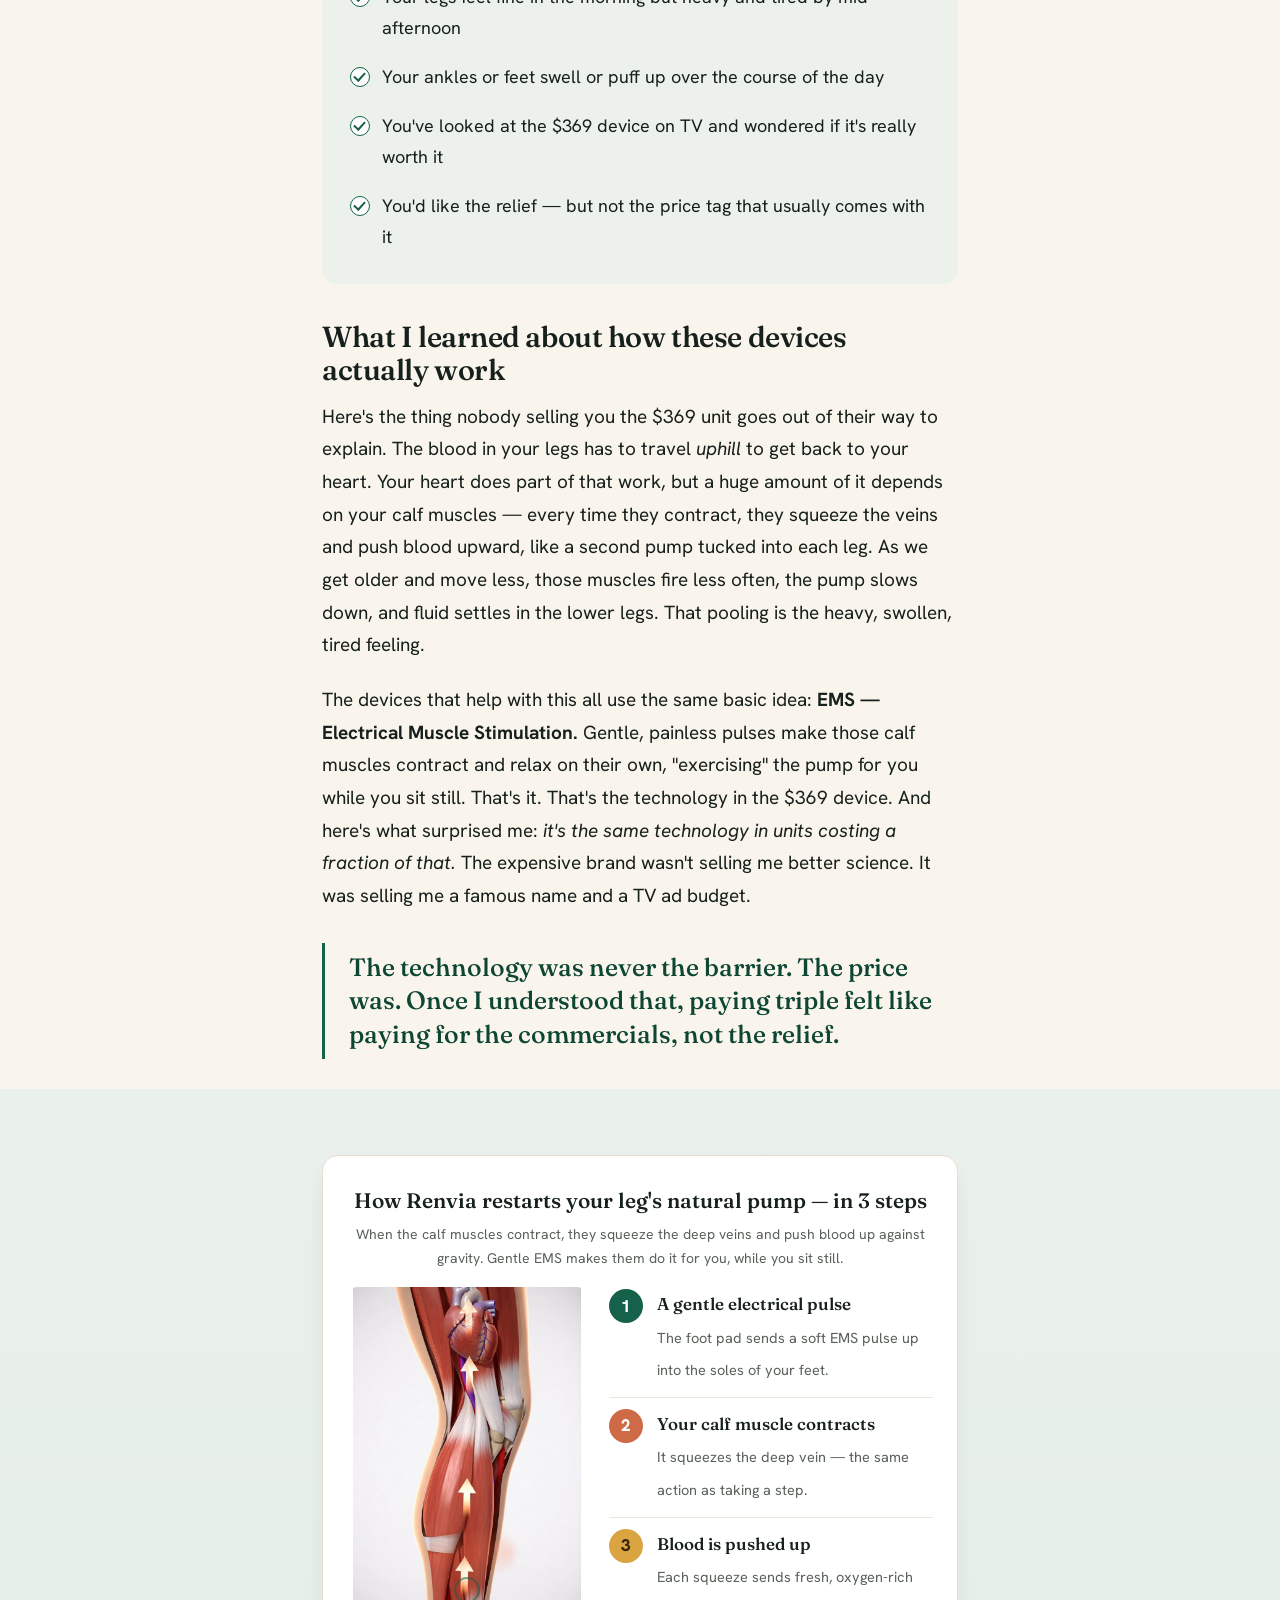
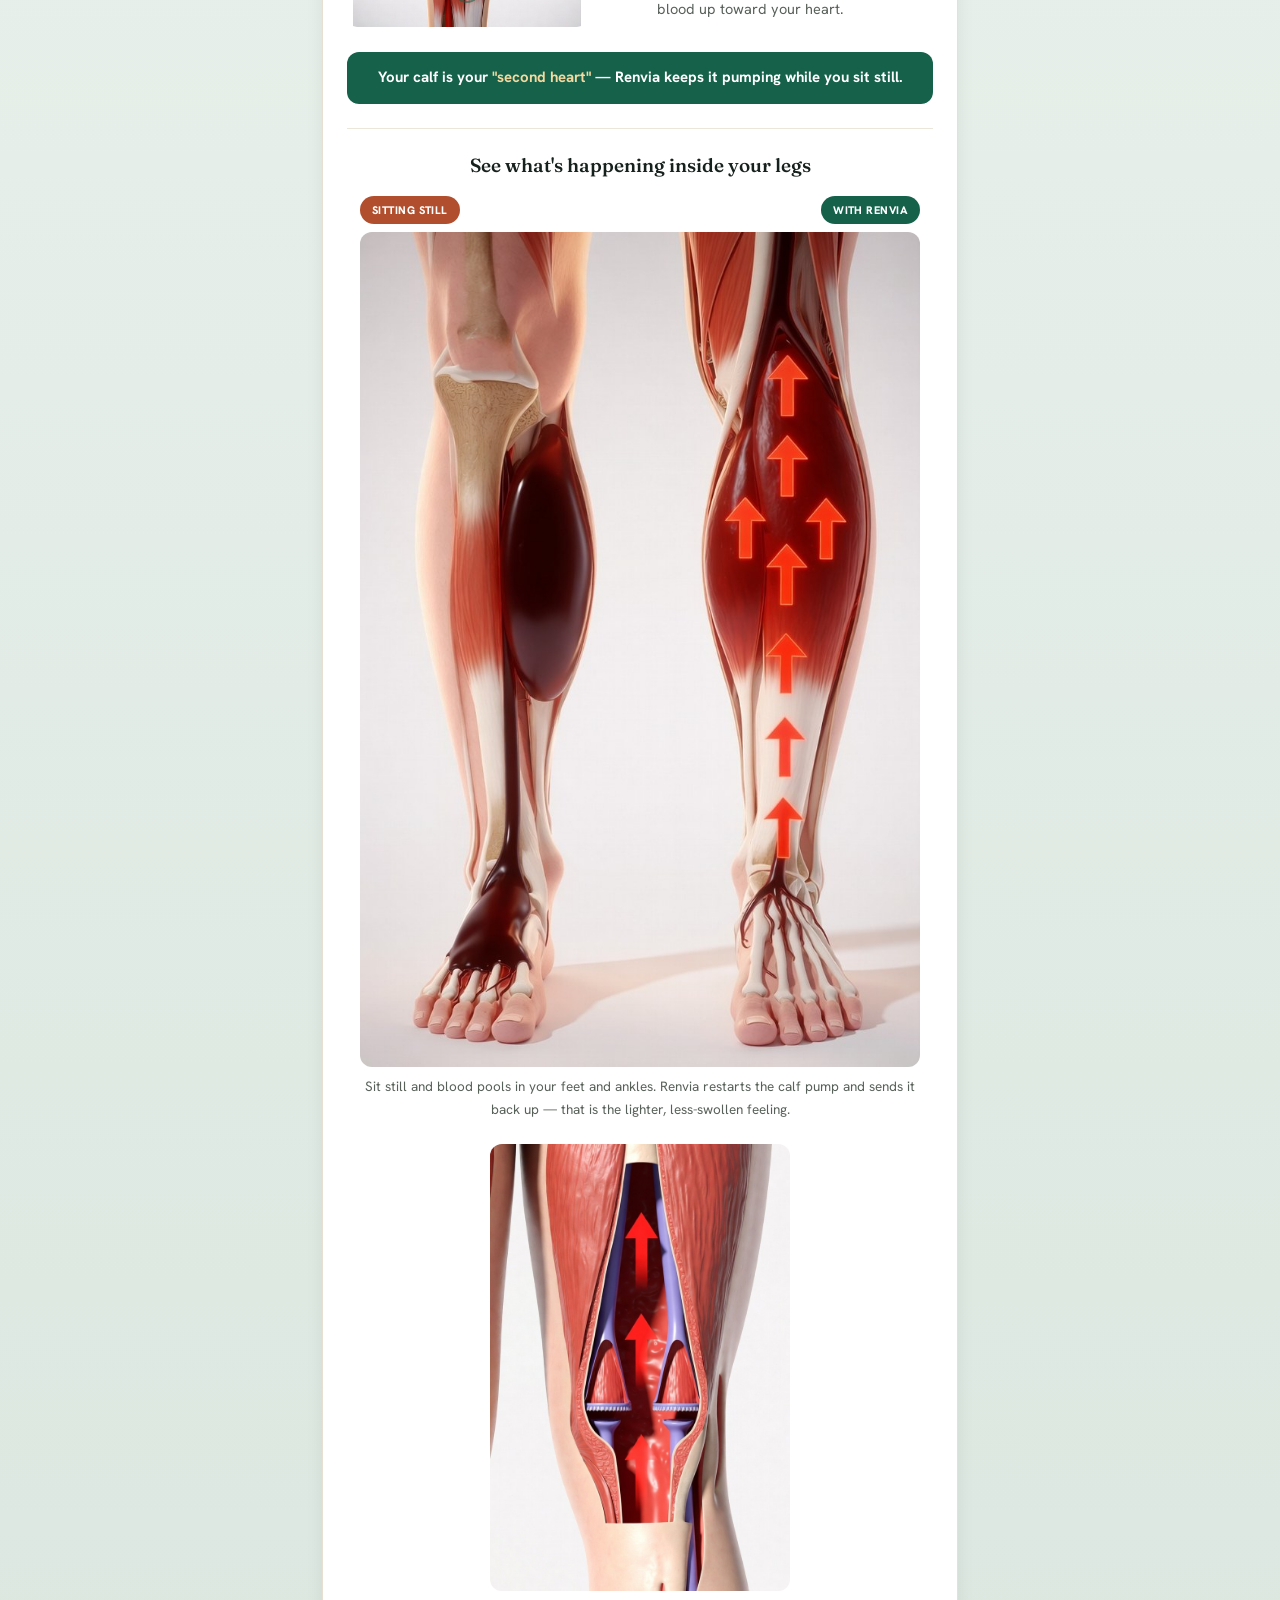
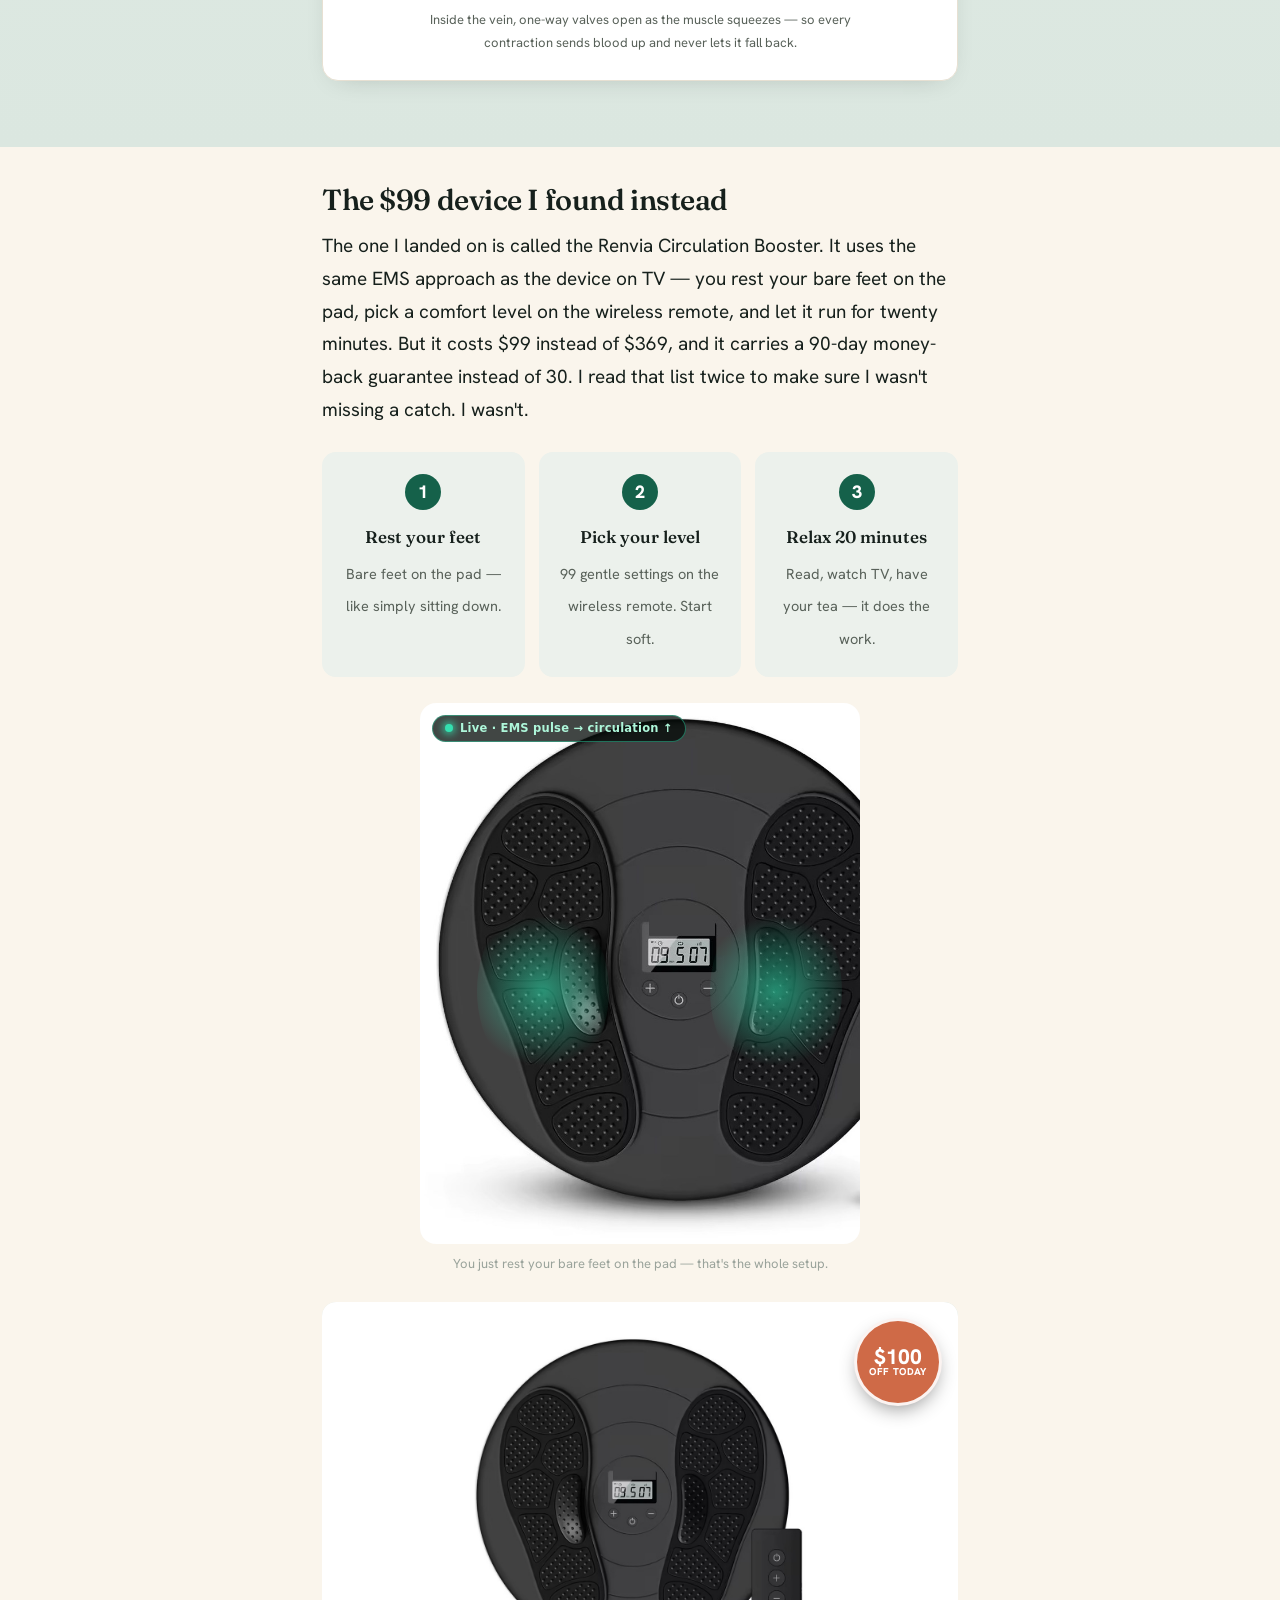
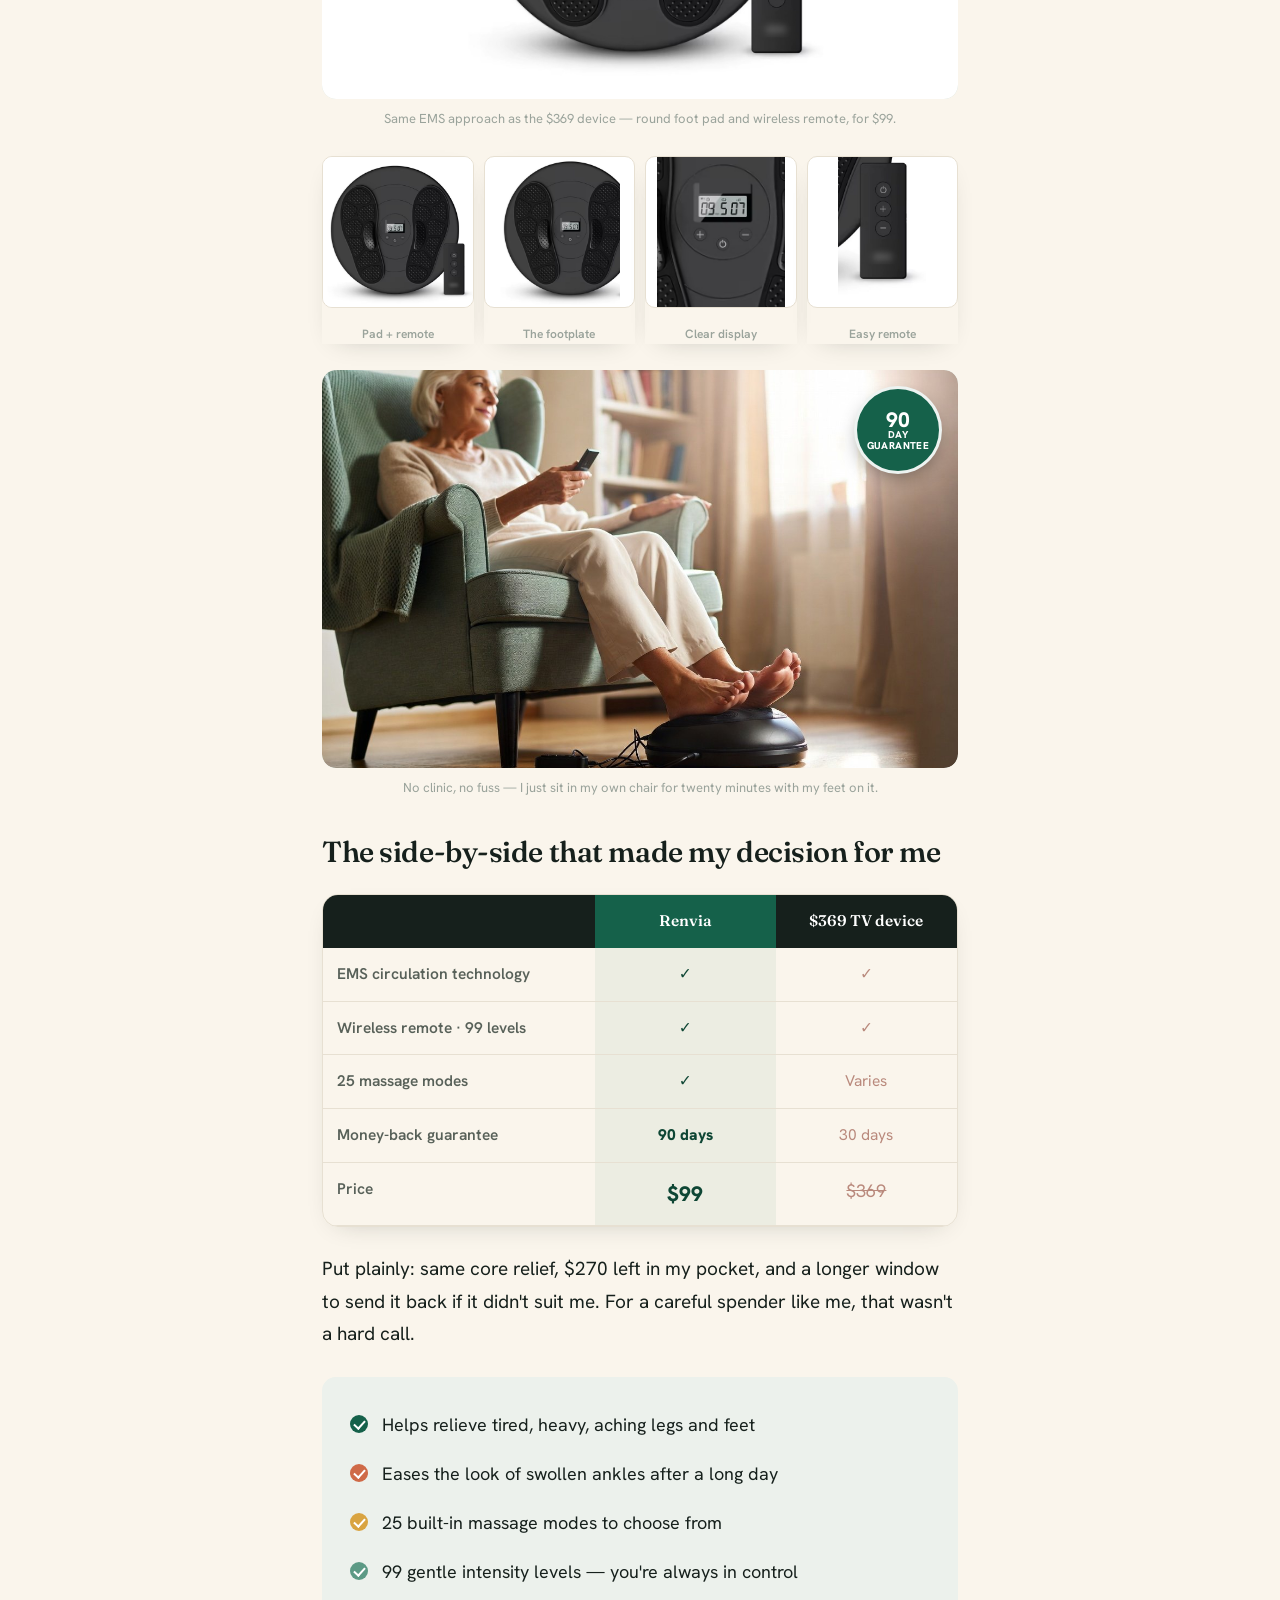
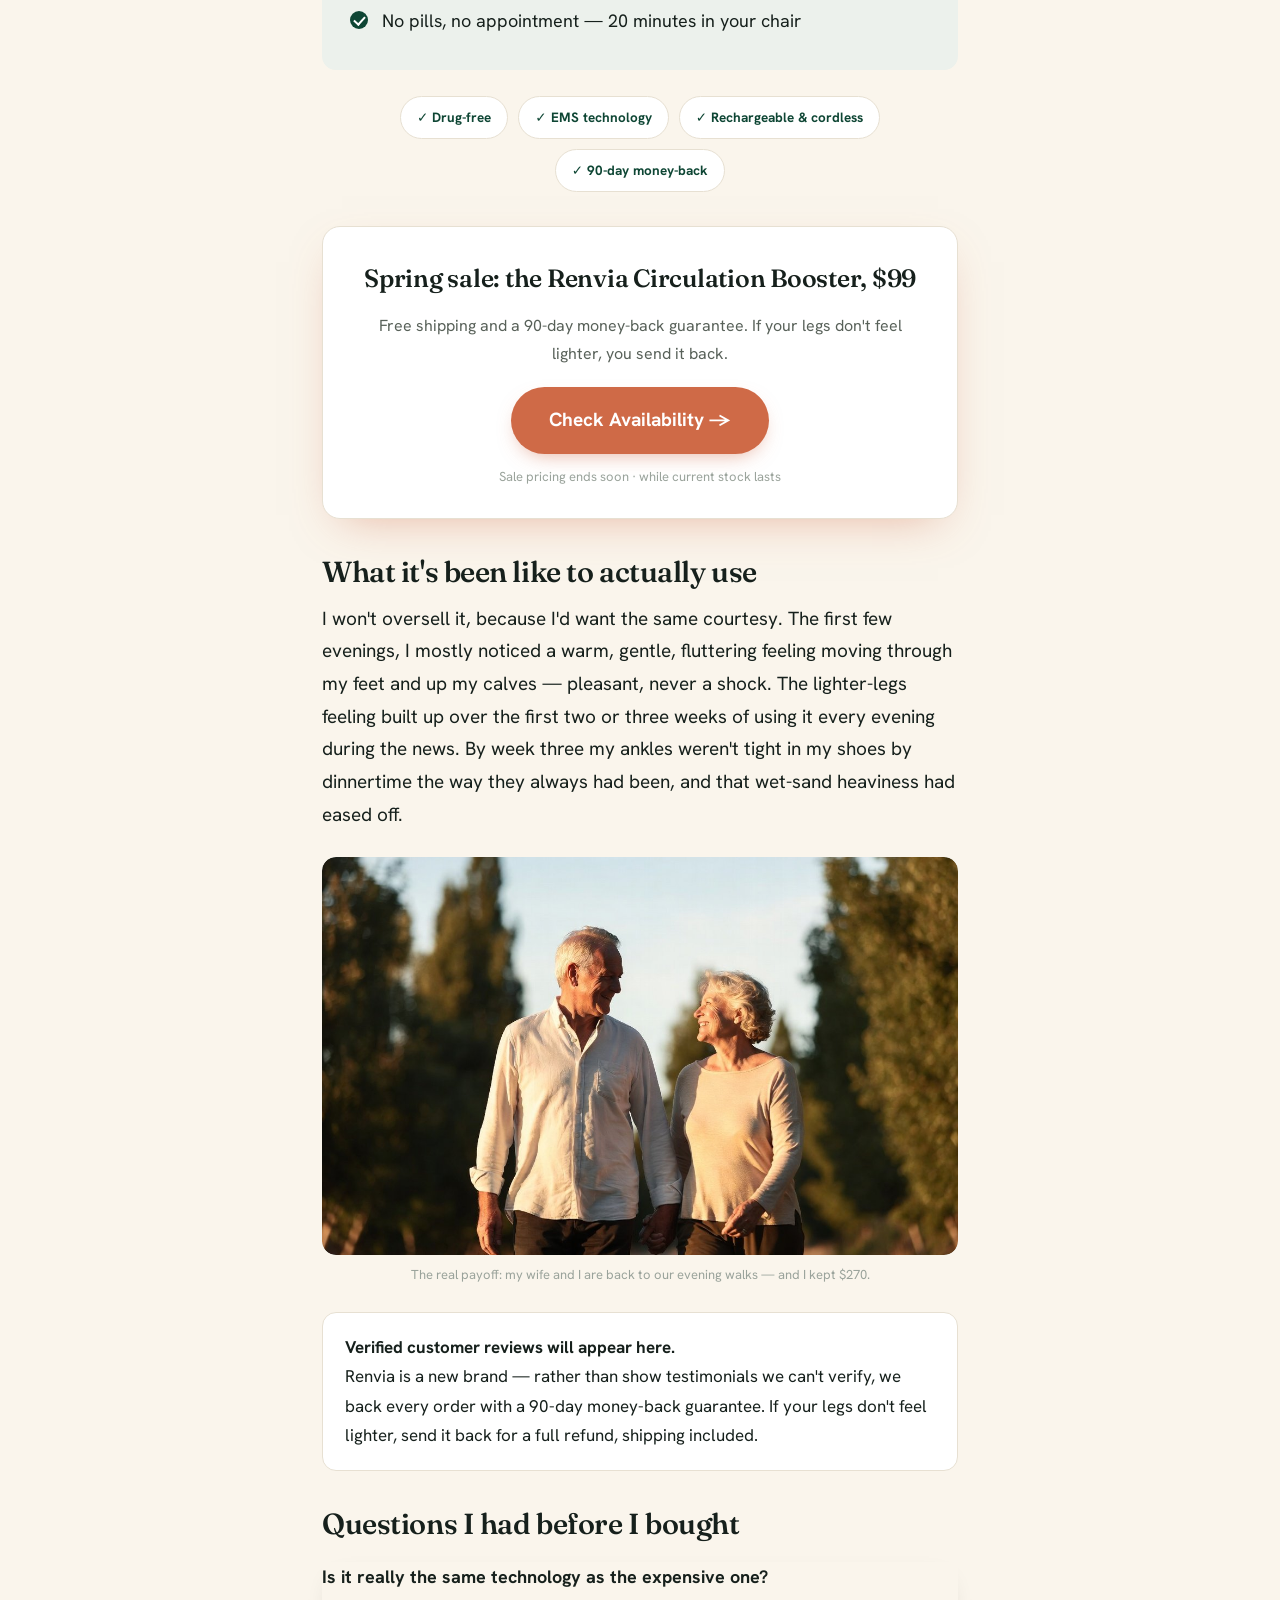
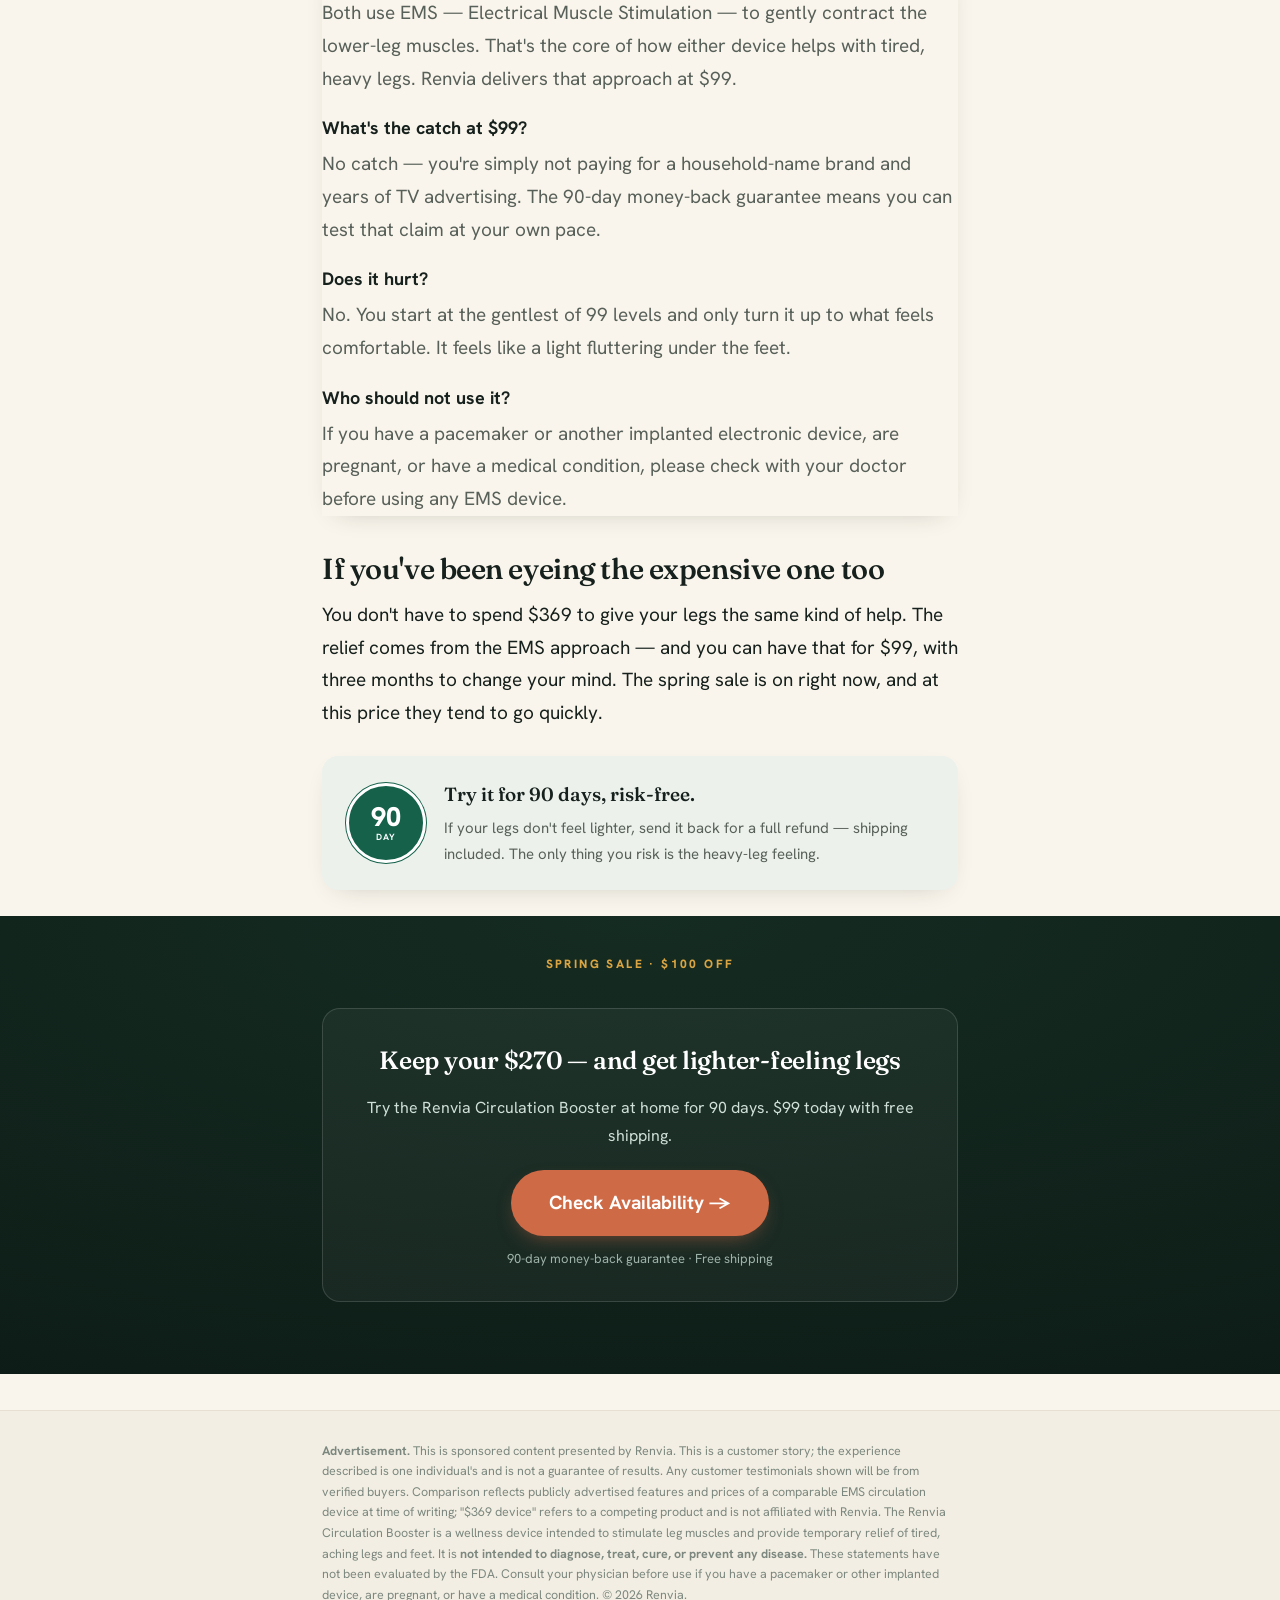
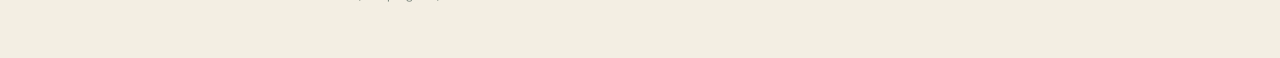
==== commit 421538bc: "feat: real-product EMS simulation overlay (replaces lookalike in-use photo) + richer mechanism anima" ====
--- a/advertorial-2-vs369.html
+++ b/advertorial-2-vs369.html
@@ -183,6 +183,31 @@
   .bawrap .bflow:nth-of-type(3){animation-delay:1.2s;left:75%;}
   @media(prefers-reduced-motion:reduce){.imgbadge,.cta-box .btn,.estep .en,.bawrap .bflow{animation:none!important;}}
 </style>
+<style>
+/* === product simulation overlay + richer mechanism (2026-06-08) === */
+.simwrap{position:relative;display:block;width:100%;max-width:440px;margin:0 auto;line-height:0;border-radius:16px;overflow:hidden;background:#fff;}
+.simwrap>img{width:100%;display:block;}
+.simwrap .sim-glow{position:absolute;width:30%;height:34%;margin:-17% 0 0 -15%;border-radius:50%;background:radial-gradient(circle,rgba(52,224,176,.6),rgba(52,224,176,0) 66%);animation:simglow 1.6s ease-in-out infinite;pointer-events:none;}
+.simwrap .sim-glow.l{left:28%;top:50%;} .simwrap .sim-glow.r{left:81%;top:50%;animation-delay:.5s;}
+@keyframes simglow{0%,100%{opacity:.14;transform:scale(.8);}50%{opacity:.68;transform:scale(1.06);}}
+.simwrap .sim-ring{position:absolute;width:18px;height:18px;margin:-9px 0 0 -9px;border-radius:50%;border:2px solid rgba(90,240,200,.9);opacity:0;animation:simring 2.4s ease-out infinite;pointer-events:none;}
+.simwrap .sim-ring.l{left:28%;top:50%;} .simwrap .sim-ring.r{left:81%;top:50%;}
+.simwrap .sim-ring.d{animation-delay:1.2s;}
+@keyframes simring{0%{opacity:.85;transform:scale(.35);}60%{opacity:.3;}100%{opacity:0;transform:scale(6);}}
+.simwrap .sim-p{position:absolute;width:7px;height:7px;margin:-3px 0 0 -3px;border-radius:50%;background:radial-gradient(circle at 40% 35%,#aef7da,#27c88c);box-shadow:0 0 9px 2px rgba(52,224,176,.7);opacity:0;animation:simrise 2.8s ease-in infinite;pointer-events:none;}
+@keyframes simrise{0%{opacity:0;transform:translateY(16px) scale(.5);}14%{opacity:1;}82%{opacity:.85;}100%{opacity:0;transform:translateY(-120px) scale(1);}}
+.simwrap .sim-badge{position:absolute;left:12px;top:12px;display:flex;align-items:center;gap:7px;background:rgba(6,12,10,.76);color:#aef7da;font:600 11.5px/1 system-ui,-apple-system,sans-serif;letter-spacing:.02em;padding:7px 12px;border-radius:999px;border:1px solid rgba(52,224,176,.45);}
+.simwrap .sim-dot{width:8px;height:8px;border-radius:50%;background:#34e0b0;box-shadow:0 0 8px 2px rgba(52,224,176,.9);animation:simblink 1.2s ease-in-out infinite;}
+@keyframes simblink{0%,100%{opacity:1;}50%{opacity:.25;}}
+.sim-cap{text-align:center;color:#7a847c;font-size:13.5px;line-height:1.45;}
+/* richer mechanism leg */
+.legwrap{overflow:hidden;border-radius:10px;}
+.legwrap .flow{width:13px;height:13px;margin-left:-6px;box-shadow:0 0 14px 3px rgba(255,90,50,.72);}
+.legwrap .flow:nth-of-type(2){left:52%;}
+.legwrap::after{content:"";position:absolute;left:34%;right:30%;bottom:14%;height:16%;background:linear-gradient(180deg,rgba(255,120,70,0),rgba(255,120,70,.22),rgba(255,120,70,0));border-radius:50%;filter:blur(3px);animation:legwave 2.6s ease-in infinite;z-index:2;pointer-events:none;}
+@keyframes legwave{0%{opacity:0;transform:translateY(0);}18%{opacity:.85;}100%{opacity:0;transform:translateY(-210px);}}
+@media(prefers-reduced-motion:reduce){.simwrap .sim-glow,.simwrap .sim-ring,.simwrap .sim-p,.simwrap .sim-dot,.legwrap::after{animation:none;}.simwrap .sim-glow{opacity:.5;}}
+</style>
 </head>
 <body>
 
@@ -258,7 +283,7 @@
     <div class="s"><div class="num">3</div><b>Relax 20 minutes</b><span>Read, watch TV, have your tea — it does the work.</span></div>
   </div>
 
-  <div class="figure"><div class="ph"><img src="assets/adv-inuse.jpg" alt="Top-down view of bare feet resting on the round black Renvia foot pad on a wooden floor"><div class="imgbadge gold bl"><b>20</b>min a day</div></div><div class="cap">You just rest your bare feet on the pad — that's the whole setup.</div></div>
+  <div class="figure"><div class="simwrap"><img src="assets/prod-pad.jpg" alt="The real Renvia foot pad shown active — gentle EMS pulses firing through both footplate zones"><span class="sim-glow l"></span><span class="sim-glow r"></span><span class="sim-ring l"></span><span class="sim-ring l d"></span><span class="sim-ring r"></span><span class="sim-ring r d"></span><span class="sim-p" style="left:24%;top:58%"></span><span class="sim-p" style="left:31%;top:60%;animation-delay:.9s"></span><span class="sim-p" style="left:78%;top:58%;animation-delay:.45s"></span><span class="sim-p" style="left:84%;top:60%;animation-delay:1.4s"></span><span class="sim-badge"><span class="sim-dot"></span>Live · EMS pulse &rarr; circulation &uarr;</span></div><div class="cap">You just rest your bare feet on the pad — that's the whole setup.</div></div>
 
   <div class="figure"><div class="ph"><img src="assets/adv-product.jpg" alt="The Renvia Circulation Booster — round foot pad and wireless remote"><div class="imgbadge coral tr"><b>$100</b>off today</div><div>PRODUCT IMAGE</div></div><div class="cap">Same EMS approach as the $369 device — round foot pad and wireless remote, for $99.</div></div>
 
